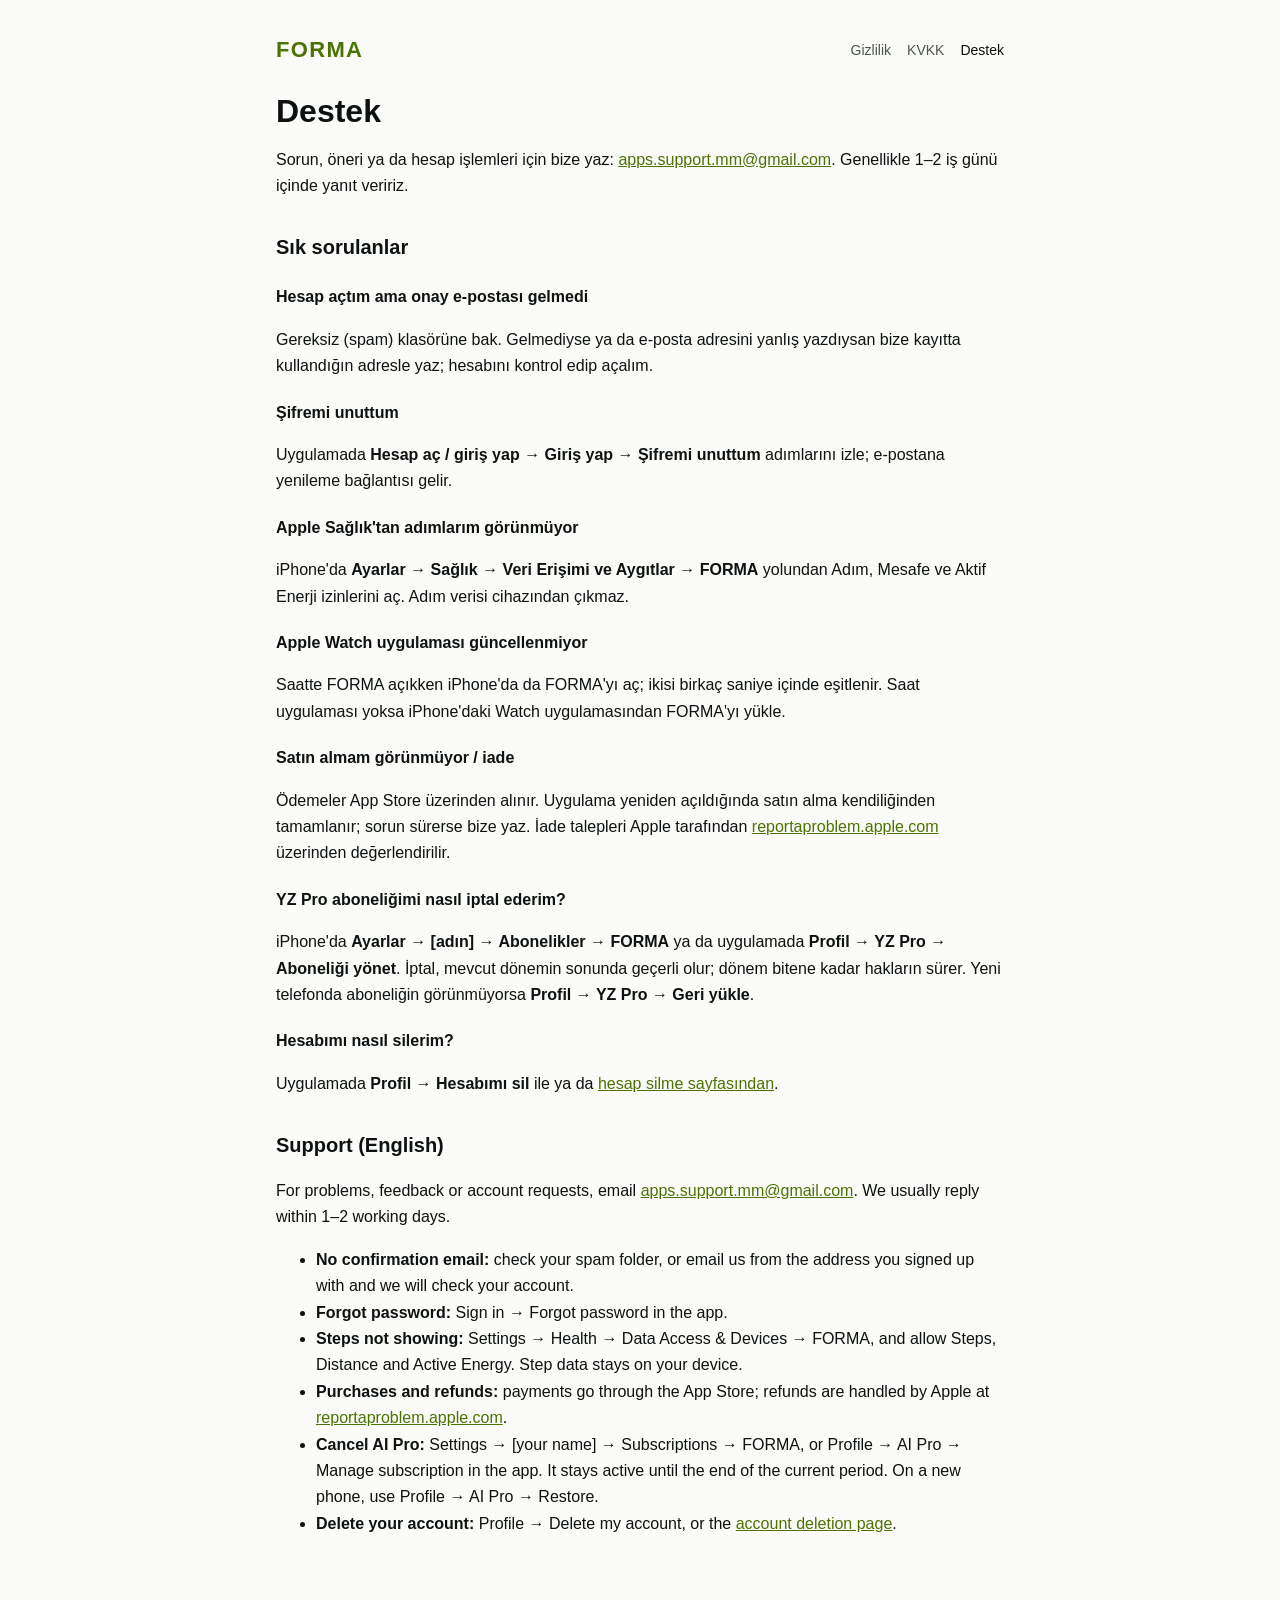
==== destek/index.html @ e8434cc5 "Site güncellemesi (41005b0)" ====
<!doctype html>
<html lang="tr">
<head>
<meta charset="utf-8">
<meta name="viewport" content="width=device-width, initial-scale=1">
<title>Destek · FORMA</title>
<meta name="description" content="FORMA destek: iletişim, sık sorulanlar ve hesap işlemleri. FORMA support: contact and FAQ.">
<link rel="stylesheet" href="../style.css">
<link rel="icon" href="../favicon.svg" type="image/svg+xml">
<link rel="icon" href="../favicon.png" type="image/png">
<link rel="apple-touch-icon" href="../apple-touch-icon.png">
</head>
<body>
<main>
<header>
  <a class="brand" href="../">FORMA</a>
  <nav><a href="../gizlilik/">Gizlilik</a><a href="../kvkk/">KVKK</a><a href="./" aria-current="page">Destek</a></nav>
</header>

<h1>Destek</h1>
<p>Sorun, öneri ya da hesap işlemleri için bize yaz: <a href="mailto:apps.support.mm@gmail.com">apps.support.mm@gmail.com</a>. Genellikle 1–2 iş günü içinde yanıt veririz.</p>

<h2>Sık sorulanlar</h2>
<h3>Hesap açtım ama onay e-postası gelmedi</h3>
<p>Gereksiz (spam) klasörüne bak. Gelmediyse ya da e-posta adresini yanlış yazdıysan bize kayıtta kullandığın adresle yaz; hesabını kontrol edip açalım.</p>
<h3>Şifremi unuttum</h3>
<p>Uygulamada <strong>Hesap aç / giriş yap → Giriş yap → Şifremi unuttum</strong> adımlarını izle; e-postana yenileme bağlantısı gelir.</p>
<h3>Apple Sağlık'tan adımlarım görünmüyor</h3>
<p>iPhone'da <strong>Ayarlar → Sağlık → Veri Erişimi ve Aygıtlar → FORMA</strong> yolundan Adım, Mesafe ve Aktif Enerji izinlerini aç. Adım verisi cihazından çıkmaz.</p>
<h3>Apple Watch uygulaması güncellenmiyor</h3>
<p>Saatte FORMA açıkken iPhone'da da FORMA'yı aç; ikisi birkaç saniye içinde eşitlenir. Saat uygulaması yoksa iPhone'daki Watch uygulamasından FORMA'yı yükle.</p>
<h3>Satın almam görünmüyor / iade</h3>
<p>Ödemeler App Store üzerinden alınır. Uygulama yeniden açıldığında satın alma kendiliğinden tamamlanır; sorun sürerse bize yaz. İade talepleri Apple tarafından <a href="https://reportaproblem.apple.com">reportaproblem.apple.com</a> üzerinden değerlendirilir.</p>
<h3>YZ Pro aboneliğimi nasıl iptal ederim?</h3>
<p>iPhone'da <strong>Ayarlar → [adın] → Abonelikler → FORMA</strong> ya da uygulamada <strong>Profil → YZ Pro → Aboneliği yönet</strong>. İptal, mevcut dönemin sonunda geçerli olur; dönem bitene kadar hakların sürer. Yeni telefonda aboneliğin görünmüyorsa <strong>Profil → YZ Pro → Geri yükle</strong>.</p>
<h3>Hesabımı nasıl silerim?</h3>
<p>Uygulamada <strong>Profil → Hesabımı sil</strong> ile ya da <a href="../hesap-silme/">hesap silme sayfasından</a>.</p>

<h2 lang="en">Support (English)</h2>
<p lang="en">For problems, feedback or account requests, email <a href="mailto:apps.support.mm@gmail.com">apps.support.mm@gmail.com</a>. We usually reply within 1–2 working days.</p>
<ul lang="en">
  <li><strong>No confirmation email:</strong> check your spam folder, or email us from the address you signed up with and we will check your account.</li>
  <li><strong>Forgot password:</strong> Sign in → Forgot password in the app.</li>
  <li><strong>Steps not showing:</strong> Settings → Health → Data Access &amp; Devices → FORMA, and allow Steps, Distance and Active Energy. Step data stays on your device.</li>
  <li><strong>Purchases and refunds:</strong> payments go through the App Store; refunds are handled by Apple at <a href="https://reportaproblem.apple.com">reportaproblem.apple.com</a>.</li>
  <li><strong>Cancel AI Pro:</strong> Settings → [your name] → Subscriptions → FORMA, or Profile → AI Pro → Manage subscription in the app. It stays active until the end of the current period. On a new phone, use Profile → AI Pro → Restore.</li>
  <li><strong>Delete your account:</strong> Profile → Delete my account, or the <a href="../hesap-silme/">account deletion page</a>.</li>
</ul>
</main>
</body>
</html>
---- style.css ----
:root {
  --bg: #0a0c0b;
  --surface: #121614;
  --line: #262d29;
  --text: #f2f6ef;
  --text2: #a6b0a9;
  --volt: #c8ff2e;
  --pulse: #ff7a90;
  color-scheme: dark;
}
@media (prefers-color-scheme: light) {
  :root { --bg: #fbfcf9; --surface: #ffffff; --line: #dfe5df; --text: #0d110f; --text2: #4c5650; --volt: #4a7300; --pulse: #c0233f; color-scheme: light; }
}
* { box-sizing: border-box; }
body {
  margin: 0; background: var(--bg); color: var(--text);
  font: 16px/1.65 -apple-system, BlinkMacSystemFont, 'Segoe UI', Roboto, 'Helvetica Neue', Arial, sans-serif;
}
main { max-width: 760px; margin: 0 auto; padding: 32px 16px 64px; }
header { display: flex; justify-content: space-between; align-items: center; gap: 12px; flex-wrap: wrap; margin-bottom: 24px; }
.brand { font-weight: 900; letter-spacing: .06em; color: var(--volt); text-decoration: none; font-size: 22px; }
nav a { color: var(--text2); text-decoration: none; margin-left: 16px; font-size: 14px; }
nav a:hover, nav a[aria-current] { color: var(--text); }
h1 { font-size: 32px; line-height: 1.2; margin: 8px 0 4px; }
h2 { font-size: 20px; margin: 32px 0 8px; }
h3 { font-size: 16px; margin: 20px 0 6px; }
p, li { color: var(--text); }
.muted { color: var(--text2); font-size: 14px; }
.note { border: 1px solid var(--line); background: var(--surface); border-radius: 14px; padding: 12px 16px; color: var(--text2); font-size: 14px; }
table { width: 100%; border-collapse: collapse; font-size: 14px; display: block; overflow-x: auto; }
th, td { text-align: left; vertical-align: top; padding: 8px 10px; border-bottom: 1px solid var(--line); }
th { color: var(--text2); font-weight: 600; }
a { color: var(--volt); }
form { display: grid; gap: 12px; max-width: 420px; }
label { display: grid; gap: 6px; font-size: 14px; color: var(--text2); }
input { height: 46px; border-radius: 12px; border: 1px solid var(--line); background: var(--surface); color: var(--text); padding: 0 14px; font-size: 16px; }
button { height: 48px; border: 0; border-radius: 14px; font-weight: 700; font-size: 16px; cursor: pointer; background: var(--volt); color: #0a0c0b; }
button.danger { background: var(--pulse); }
button:disabled { opacity: .45; cursor: not-allowed; }
.msg { min-height: 22px; font-size: 14px; }
.err { color: var(--pulse); }
footer { margin-top: 48px; color: var(--text2); font-size: 13px; }
.cta { display: inline-flex; align-items: center; justify-content: center; min-height: 48px; padding: 0 22px; border-radius: 14px; font-weight: 700; text-decoration: none; background: var(--volt); color: #0a0c0b; }
.msg.err { color: var(--pulse); }
[hidden] { display: none !important; }
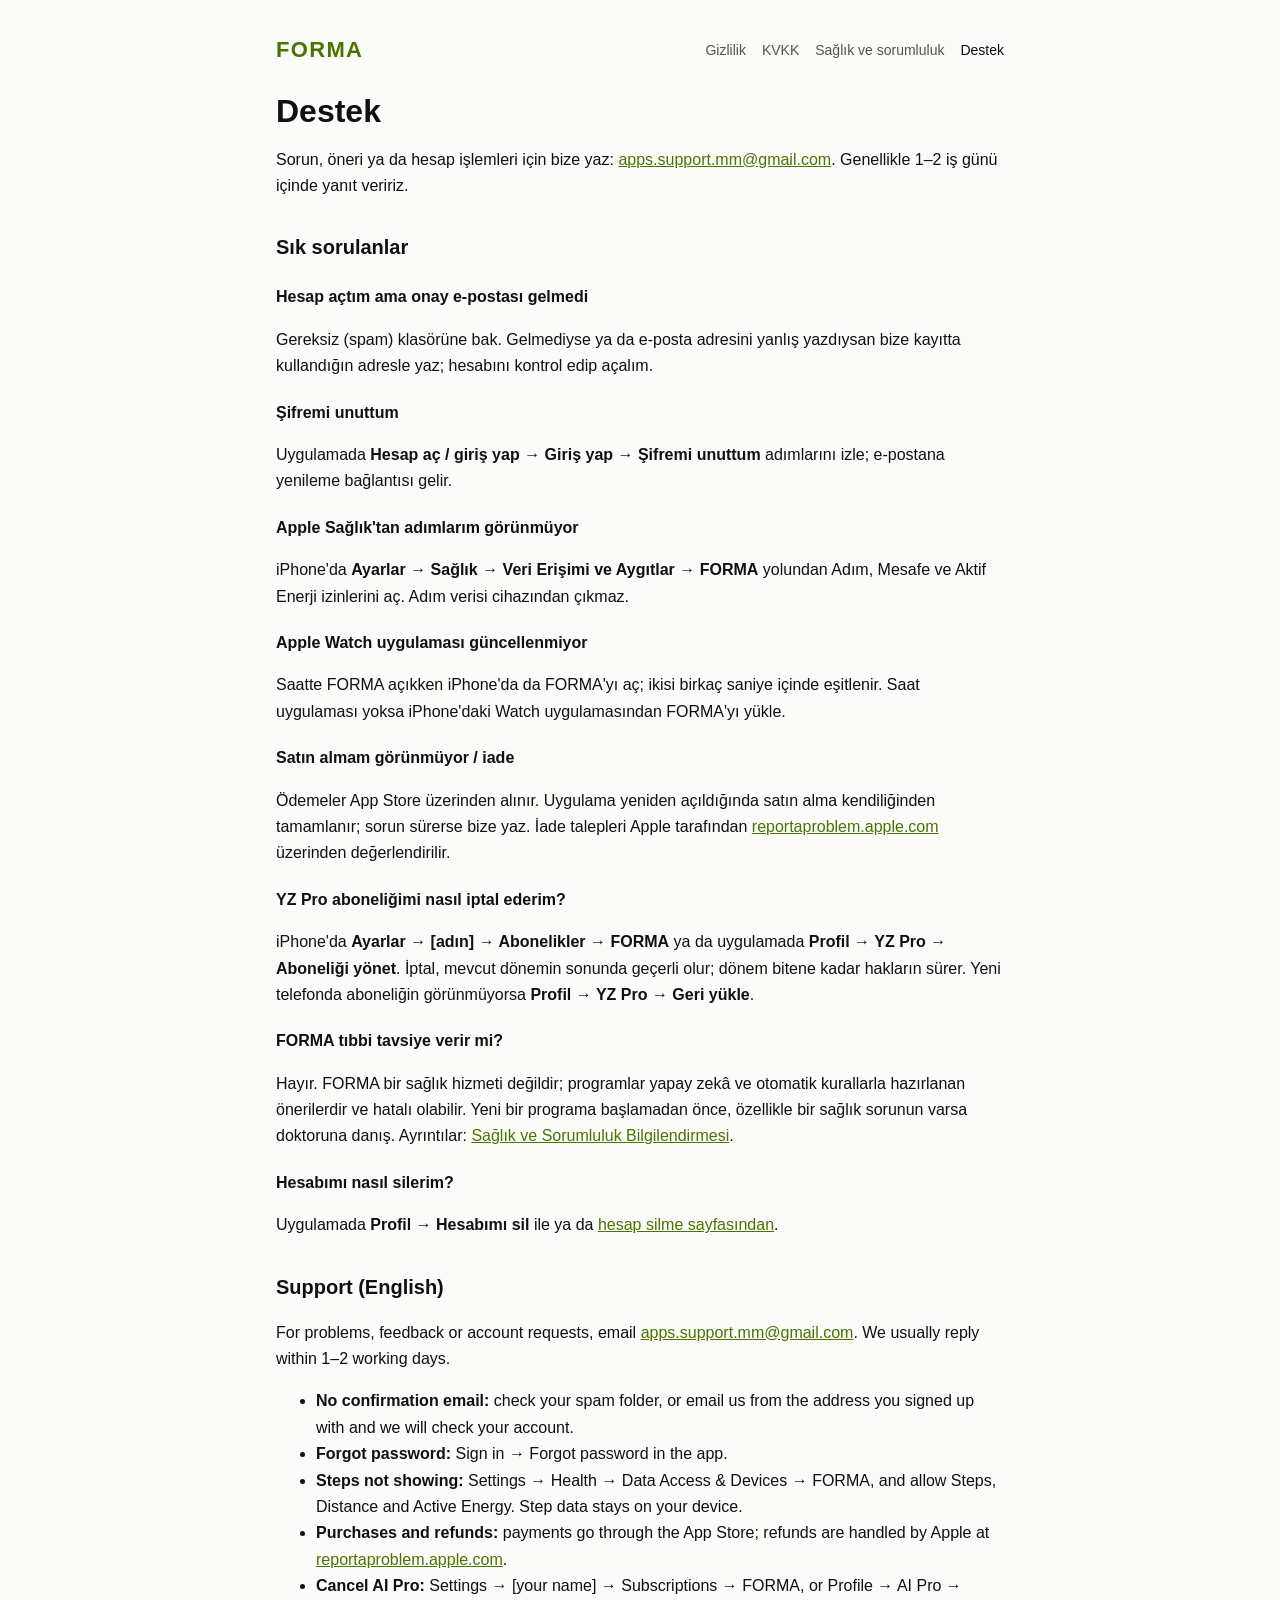
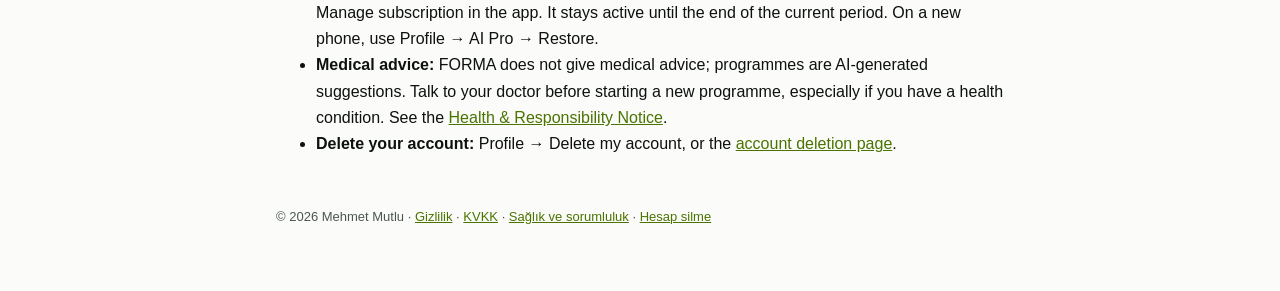
==== commit 8a3304cb: "Site güncellemesi (0916d9e)" ====
--- a/destek/index.html
+++ b/destek/index.html
@@ -14,7 +14,7 @@
 <main>
 <header>
   <a class="brand" href="../">FORMA</a>
-  <nav><a href="../gizlilik/">Gizlilik</a><a href="../kvkk/">KVKK</a><a href="./" aria-current="page">Destek</a></nav>
+  <nav><a href="../gizlilik/">Gizlilik</a><a href="../kvkk/">KVKK</a><a href="../sorumluluk/">Sağlık ve sorumluluk</a><a href="./" aria-current="page">Destek</a></nav>
 </header>
 
 <h1>Destek</h1>
@@ -33,6 +33,8 @@
 <p>Ödemeler App Store üzerinden alınır. Uygulama yeniden açıldığında satın alma kendiliğinden tamamlanır; sorun sürerse bize yaz. İade talepleri Apple tarafından <a href="https://reportaproblem.apple.com">reportaproblem.apple.com</a> üzerinden değerlendirilir.</p>
 <h3>YZ Pro aboneliğimi nasıl iptal ederim?</h3>
 <p>iPhone'da <strong>Ayarlar → [adın] → Abonelikler → FORMA</strong> ya da uygulamada <strong>Profil → YZ Pro → Aboneliği yönet</strong>. İptal, mevcut dönemin sonunda geçerli olur; dönem bitene kadar hakların sürer. Yeni telefonda aboneliğin görünmüyorsa <strong>Profil → YZ Pro → Geri yükle</strong>.</p>
+<h3>FORMA tıbbi tavsiye verir mi?</h3>
+<p>Hayır. FORMA bir sağlık hizmeti değildir; programlar yapay zekâ ve otomatik kurallarla hazırlanan önerilerdir ve hatalı olabilir. Yeni bir programa başlamadan önce, özellikle bir sağlık sorunun varsa doktoruna danış. Ayrıntılar: <a href="../sorumluluk/">Sağlık ve Sorumluluk Bilgilendirmesi</a>.</p>
 <h3>Hesabımı nasıl silerim?</h3>
 <p>Uygulamada <strong>Profil → Hesabımı sil</strong> ile ya da <a href="../hesap-silme/">hesap silme sayfasından</a>.</p>
 
@@ -44,8 +46,10 @@
   <li><strong>Steps not showing:</strong> Settings → Health → Data Access &amp; Devices → FORMA, and allow Steps, Distance and Active Energy. Step data stays on your device.</li>
   <li><strong>Purchases and refunds:</strong> payments go through the App Store; refunds are handled by Apple at <a href="https://reportaproblem.apple.com">reportaproblem.apple.com</a>.</li>
   <li><strong>Cancel AI Pro:</strong> Settings → [your name] → Subscriptions → FORMA, or Profile → AI Pro → Manage subscription in the app. It stays active until the end of the current period. On a new phone, use Profile → AI Pro → Restore.</li>
+  <li><strong>Medical advice:</strong> FORMA does not give medical advice; programmes are AI-generated suggestions. Talk to your doctor before starting a new programme, especially if you have a health condition. See the <a href="../sorumluluk/#english">Health &amp; Responsibility Notice</a>.</li>
   <li><strong>Delete your account:</strong> Profile → Delete my account, or the <a href="../hesap-silme/">account deletion page</a>.</li>
 </ul>
+<footer>© 2026 Mehmet Mutlu · <a href="../gizlilik/">Gizlilik</a> · <a href="../kvkk/">KVKK</a> · <a href="../sorumluluk/">Sağlık ve sorumluluk</a> · <a href="../hesap-silme/">Hesap silme</a></footer>
 </main>
 </body>
 </html>
--- a/style.css
+++ b/style.css
@@ -19,7 +19,8 @@
 main { max-width: 760px; margin: 0 auto; padding: 32px 16px 64px; }
 header { display: flex; justify-content: space-between; align-items: center; gap: 12px; flex-wrap: wrap; margin-bottom: 24px; }
 .brand { font-weight: 900; letter-spacing: .06em; color: var(--volt); text-decoration: none; font-size: 22px; }
-nav a { color: var(--text2); text-decoration: none; margin-left: 16px; font-size: 14px; }
+nav { display: flex; flex-wrap: wrap; gap: 4px 16px; }
+nav a { color: var(--text2); text-decoration: none; font-size: 14px; }
 nav a:hover, nav a[aria-current] { color: var(--text); }
 h1 { font-size: 32px; line-height: 1.2; margin: 8px 0 4px; }
 h2 { font-size: 20px; margin: 32px 0 8px; }
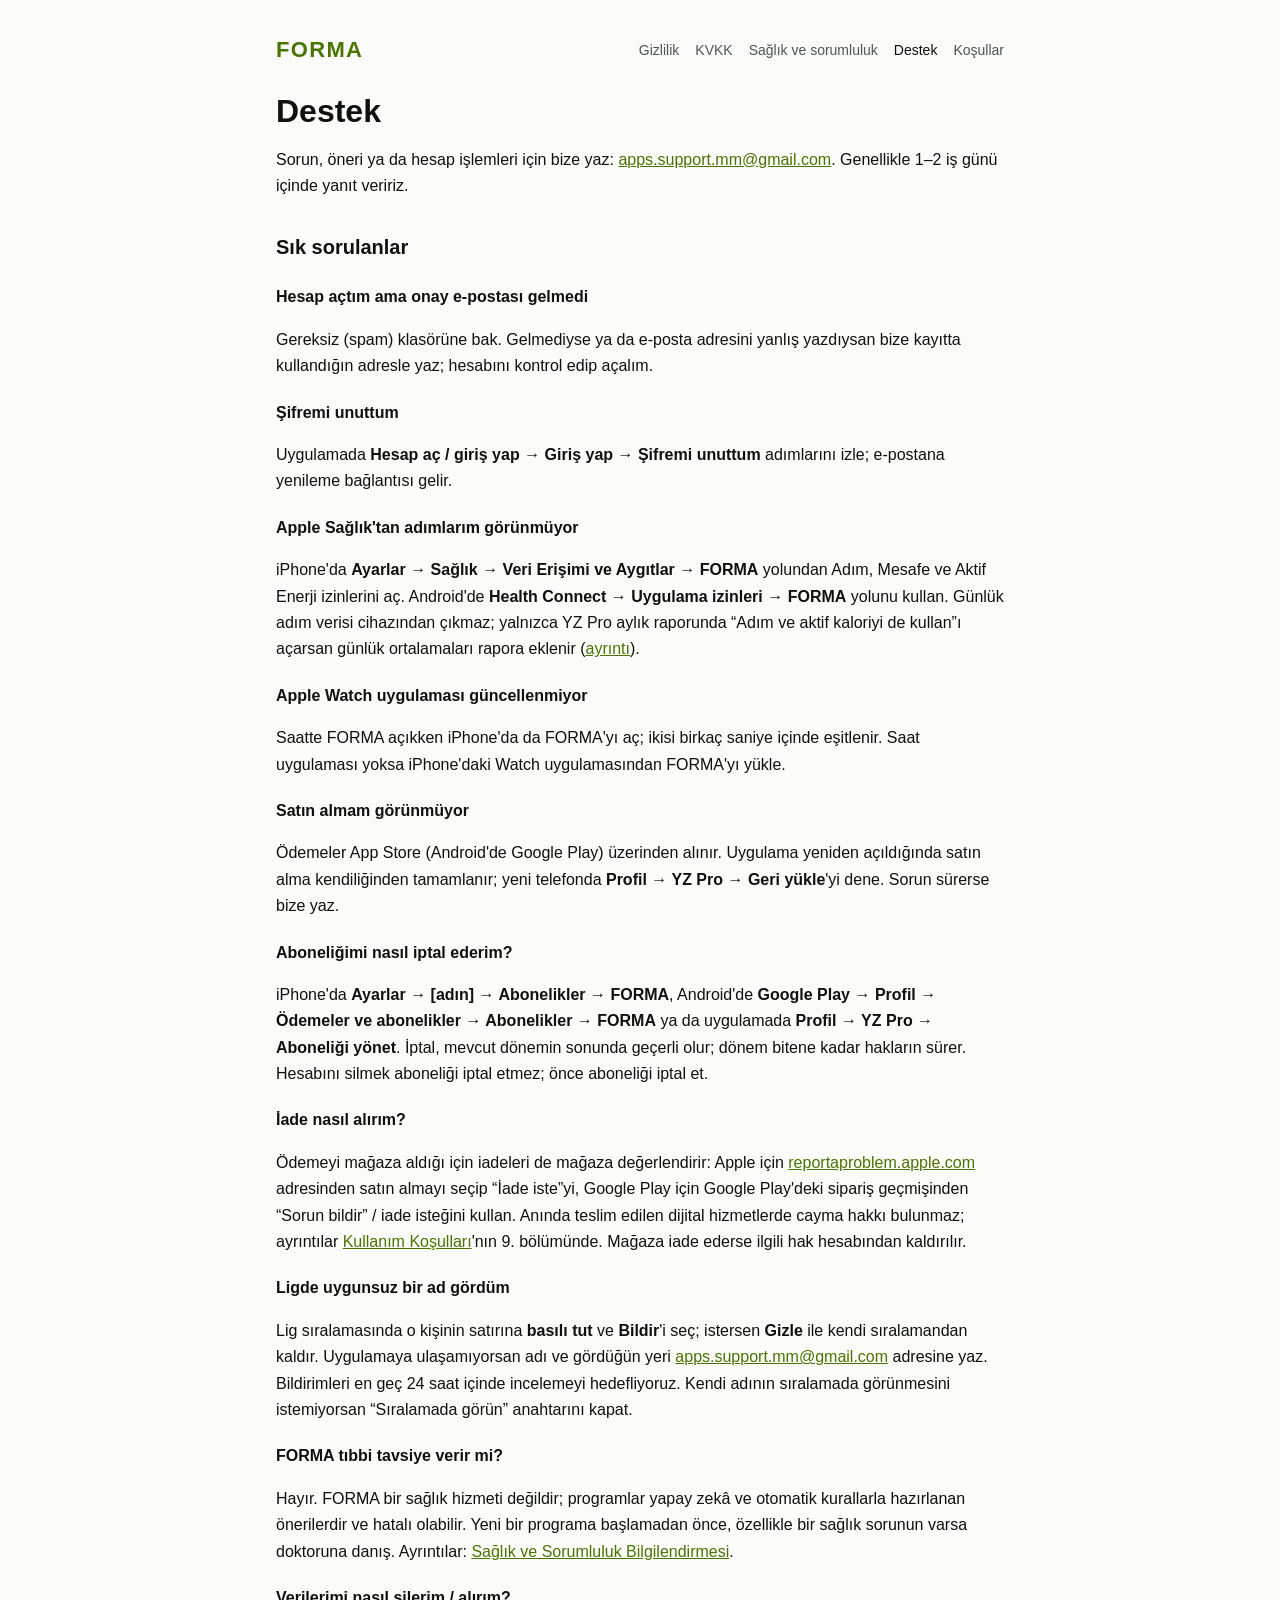
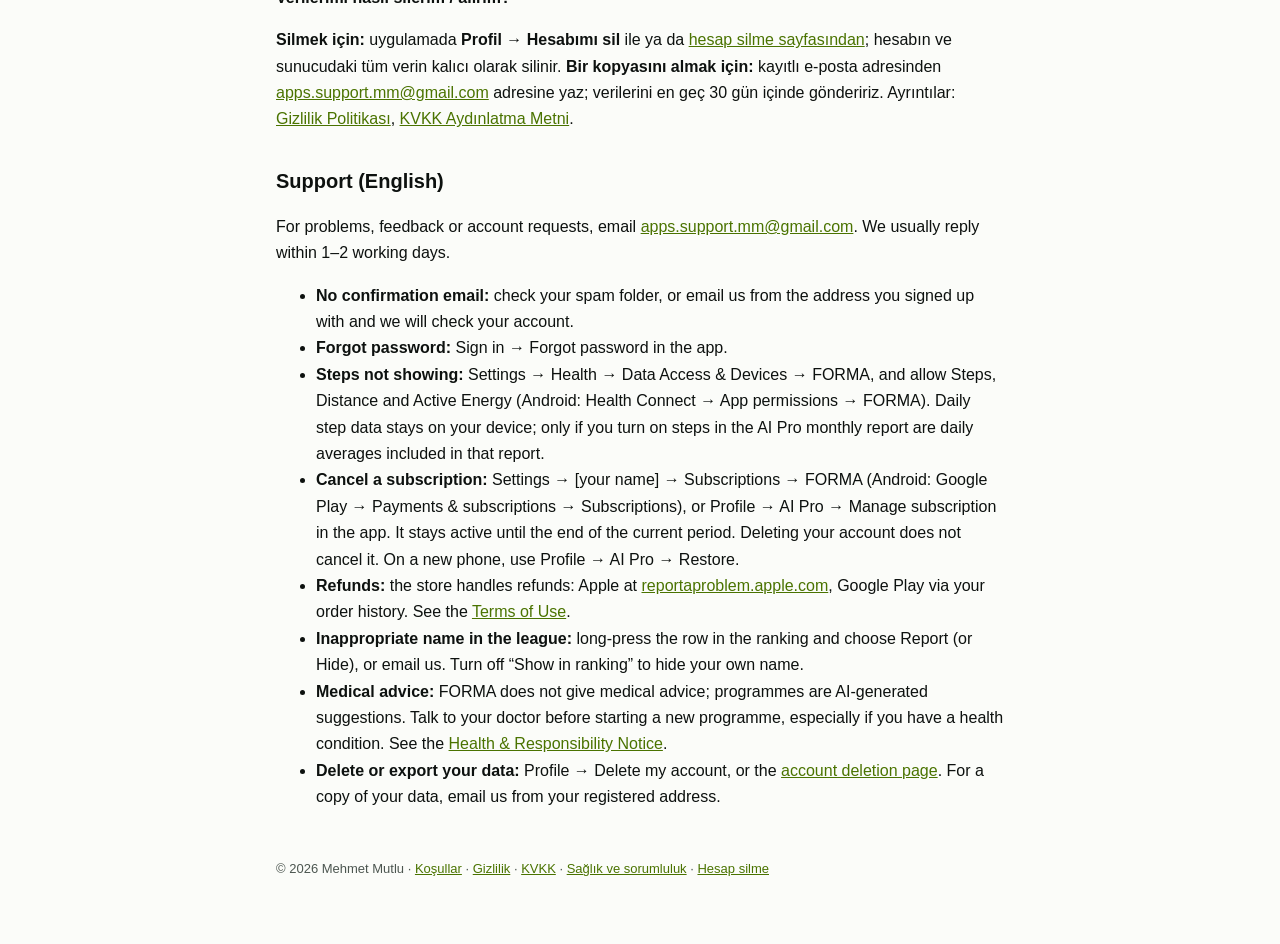
==== commit f793efea: "Site güncellemesi (7a1db89)" ====
--- a/destek/index.html
+++ b/destek/index.html
@@ -14,7 +14,7 @@
 <main>
 <header>
   <a class="brand" href="../">FORMA</a>
-  <nav><a href="../gizlilik/">Gizlilik</a><a href="../kvkk/">KVKK</a><a href="../sorumluluk/">Sağlık ve sorumluluk</a><a href="./" aria-current="page">Destek</a></nav>
+  <nav><a href="../gizlilik/">Gizlilik</a><a href="../kvkk/">KVKK</a><a href="../sorumluluk/">Sağlık ve sorumluluk</a><a href="./" aria-current="page">Destek</a><a href="../kosullar/">Koşullar</a></nav>
 </header>
 
 <h1>Destek</h1>
@@ -26,30 +26,35 @@
 <h3>Şifremi unuttum</h3>
 <p>Uygulamada <strong>Hesap aç / giriş yap → Giriş yap → Şifremi unuttum</strong> adımlarını izle; e-postana yenileme bağlantısı gelir.</p>
 <h3>Apple Sağlık'tan adımlarım görünmüyor</h3>
-<p>iPhone'da <strong>Ayarlar → Sağlık → Veri Erişimi ve Aygıtlar → FORMA</strong> yolundan Adım, Mesafe ve Aktif Enerji izinlerini aç. Adım verisi cihazından çıkmaz.</p>
+<p>iPhone'da <strong>Ayarlar → Sağlık → Veri Erişimi ve Aygıtlar → FORMA</strong> yolundan Adım, Mesafe ve Aktif Enerji izinlerini aç. Android'de <strong>Health Connect → Uygulama izinleri → FORMA</strong> yolunu kullan. Günlük adım verisi cihazından çıkmaz; yalnızca YZ Pro aylık raporunda “Adım ve aktif kaloriyi de kullan”ı açarsan günlük ortalamaları rapora eklenir (<a href="../gizlilik/#apple-saglik">ayrıntı</a>).</p>
 <h3>Apple Watch uygulaması güncellenmiyor</h3>
 <p>Saatte FORMA açıkken iPhone'da da FORMA'yı aç; ikisi birkaç saniye içinde eşitlenir. Saat uygulaması yoksa iPhone'daki Watch uygulamasından FORMA'yı yükle.</p>
-<h3>Satın almam görünmüyor / iade</h3>
-<p>Ödemeler App Store üzerinden alınır. Uygulama yeniden açıldığında satın alma kendiliğinden tamamlanır; sorun sürerse bize yaz. İade talepleri Apple tarafından <a href="https://reportaproblem.apple.com">reportaproblem.apple.com</a> üzerinden değerlendirilir.</p>
-<h3>YZ Pro aboneliğimi nasıl iptal ederim?</h3>
-<p>iPhone'da <strong>Ayarlar → [adın] → Abonelikler → FORMA</strong> ya da uygulamada <strong>Profil → YZ Pro → Aboneliği yönet</strong>. İptal, mevcut dönemin sonunda geçerli olur; dönem bitene kadar hakların sürer. Yeni telefonda aboneliğin görünmüyorsa <strong>Profil → YZ Pro → Geri yükle</strong>.</p>
+<h3>Satın almam görünmüyor</h3>
+<p>Ödemeler App Store (Android'de Google Play) üzerinden alınır. Uygulama yeniden açıldığında satın alma kendiliğinden tamamlanır; yeni telefonda <strong>Profil → YZ Pro → Geri yükle</strong>'yi dene. Sorun sürerse bize yaz.</p>
+<h3>Aboneliğimi nasıl iptal ederim?</h3>
+<p>iPhone'da <strong>Ayarlar → [adın] → Abonelikler → FORMA</strong>, Android'de <strong>Google Play → Profil → Ödemeler ve abonelikler → Abonelikler → FORMA</strong> ya da uygulamada <strong>Profil → YZ Pro → Aboneliği yönet</strong>. İptal, mevcut dönemin sonunda geçerli olur; dönem bitene kadar hakların sürer. Hesabını silmek aboneliği iptal etmez; önce aboneliği iptal et.</p>
+<h3>İade nasıl alırım?</h3>
+<p>Ödemeyi mağaza aldığı için iadeleri de mağaza değerlendirir: Apple için <a href="https://reportaproblem.apple.com">reportaproblem.apple.com</a> adresinden satın almayı seçip “İade iste”yi, Google Play için Google Play'deki sipariş geçmişinden “Sorun bildir” / iade isteğini kullan. Anında teslim edilen dijital hizmetlerde cayma hakkı bulunmaz; ayrıntılar <a href="../kosullar/">Kullanım Koşulları</a>'nın 9. bölümünde. Mağaza iade ederse ilgili hak hesabından kaldırılır.</p>
+<h3>Ligde uygunsuz bir ad gördüm</h3>
+<p>Lig sıralamasında o kişinin satırına <strong>basılı tut</strong> ve <strong>Bildir</strong>'i seç; istersen <strong>Gizle</strong> ile kendi sıralamandan kaldır. Uygulamaya ulaşamıyorsan adı ve gördüğün yeri <a href="mailto:apps.support.mm@gmail.com">apps.support.mm@gmail.com</a> adresine yaz. Bildirimleri en geç 24 saat içinde incelemeyi hedefliyoruz. Kendi adının sıralamada görünmesini istemiyorsan “Sıralamada görün” anahtarını kapat.</p>
 <h3>FORMA tıbbi tavsiye verir mi?</h3>
 <p>Hayır. FORMA bir sağlık hizmeti değildir; programlar yapay zekâ ve otomatik kurallarla hazırlanan önerilerdir ve hatalı olabilir. Yeni bir programa başlamadan önce, özellikle bir sağlık sorunun varsa doktoruna danış. Ayrıntılar: <a href="../sorumluluk/">Sağlık ve Sorumluluk Bilgilendirmesi</a>.</p>
-<h3>Hesabımı nasıl silerim?</h3>
-<p>Uygulamada <strong>Profil → Hesabımı sil</strong> ile ya da <a href="../hesap-silme/">hesap silme sayfasından</a>.</p>
+<h3>Verilerimi nasıl silerim / alırım?</h3>
+<p><strong>Silmek için:</strong> uygulamada <strong>Profil → Hesabımı sil</strong> ile ya da <a href="../hesap-silme/">hesap silme sayfasından</a>; hesabın ve sunucudaki tüm verin kalıcı olarak silinir. <strong>Bir kopyasını almak için:</strong> kayıtlı e-posta adresinden <a href="mailto:apps.support.mm@gmail.com">apps.support.mm@gmail.com</a> adresine yaz; verilerini en geç 30 gün içinde göndeririz. Ayrıntılar: <a href="../gizlilik/">Gizlilik Politikası</a>, <a href="../kvkk/">KVKK Aydınlatma Metni</a>.</p>
 
 <h2 lang="en">Support (English)</h2>
 <p lang="en">For problems, feedback or account requests, email <a href="mailto:apps.support.mm@gmail.com">apps.support.mm@gmail.com</a>. We usually reply within 1–2 working days.</p>
 <ul lang="en">
   <li><strong>No confirmation email:</strong> check your spam folder, or email us from the address you signed up with and we will check your account.</li>
   <li><strong>Forgot password:</strong> Sign in → Forgot password in the app.</li>
-  <li><strong>Steps not showing:</strong> Settings → Health → Data Access &amp; Devices → FORMA, and allow Steps, Distance and Active Energy. Step data stays on your device.</li>
-  <li><strong>Purchases and refunds:</strong> payments go through the App Store; refunds are handled by Apple at <a href="https://reportaproblem.apple.com">reportaproblem.apple.com</a>.</li>
-  <li><strong>Cancel AI Pro:</strong> Settings → [your name] → Subscriptions → FORMA, or Profile → AI Pro → Manage subscription in the app. It stays active until the end of the current period. On a new phone, use Profile → AI Pro → Restore.</li>
+  <li><strong>Steps not showing:</strong> Settings → Health → Data Access &amp; Devices → FORMA, and allow Steps, Distance and Active Energy (Android: Health Connect → App permissions → FORMA). Daily step data stays on your device; only if you turn on steps in the AI Pro monthly report are daily averages included in that report.</li>
+  <li><strong>Cancel a subscription:</strong> Settings → [your name] → Subscriptions → FORMA (Android: Google Play → Payments &amp; subscriptions → Subscriptions), or Profile → AI Pro → Manage subscription in the app. It stays active until the end of the current period. Deleting your account does not cancel it. On a new phone, use Profile → AI Pro → Restore.</li>
+  <li><strong>Refunds:</strong> the store handles refunds: Apple at <a href="https://reportaproblem.apple.com">reportaproblem.apple.com</a>, Google Play via your order history. See the <a href="../kosullar/#english">Terms of Use</a>.</li>
+  <li><strong>Inappropriate name in the league:</strong> long-press the row in the ranking and choose Report (or Hide), or email us. Turn off “Show in ranking” to hide your own name.</li>
   <li><strong>Medical advice:</strong> FORMA does not give medical advice; programmes are AI-generated suggestions. Talk to your doctor before starting a new programme, especially if you have a health condition. See the <a href="../sorumluluk/#english">Health &amp; Responsibility Notice</a>.</li>
-  <li><strong>Delete your account:</strong> Profile → Delete my account, or the <a href="../hesap-silme/">account deletion page</a>.</li>
+  <li><strong>Delete or export your data:</strong> Profile → Delete my account, or the <a href="../hesap-silme/">account deletion page</a>. For a copy of your data, email us from your registered address.</li>
 </ul>
-<footer>© 2026 Mehmet Mutlu · <a href="../gizlilik/">Gizlilik</a> · <a href="../kvkk/">KVKK</a> · <a href="../sorumluluk/">Sağlık ve sorumluluk</a> · <a href="../hesap-silme/">Hesap silme</a></footer>
+<footer>© 2026 Mehmet Mutlu · <a href="../kosullar/">Koşullar</a> · <a href="../gizlilik/">Gizlilik</a> · <a href="../kvkk/">KVKK</a> · <a href="../sorumluluk/">Sağlık ve sorumluluk</a> · <a href="../hesap-silme/">Hesap silme</a></footer>
 </main>
 </body>
 </html>
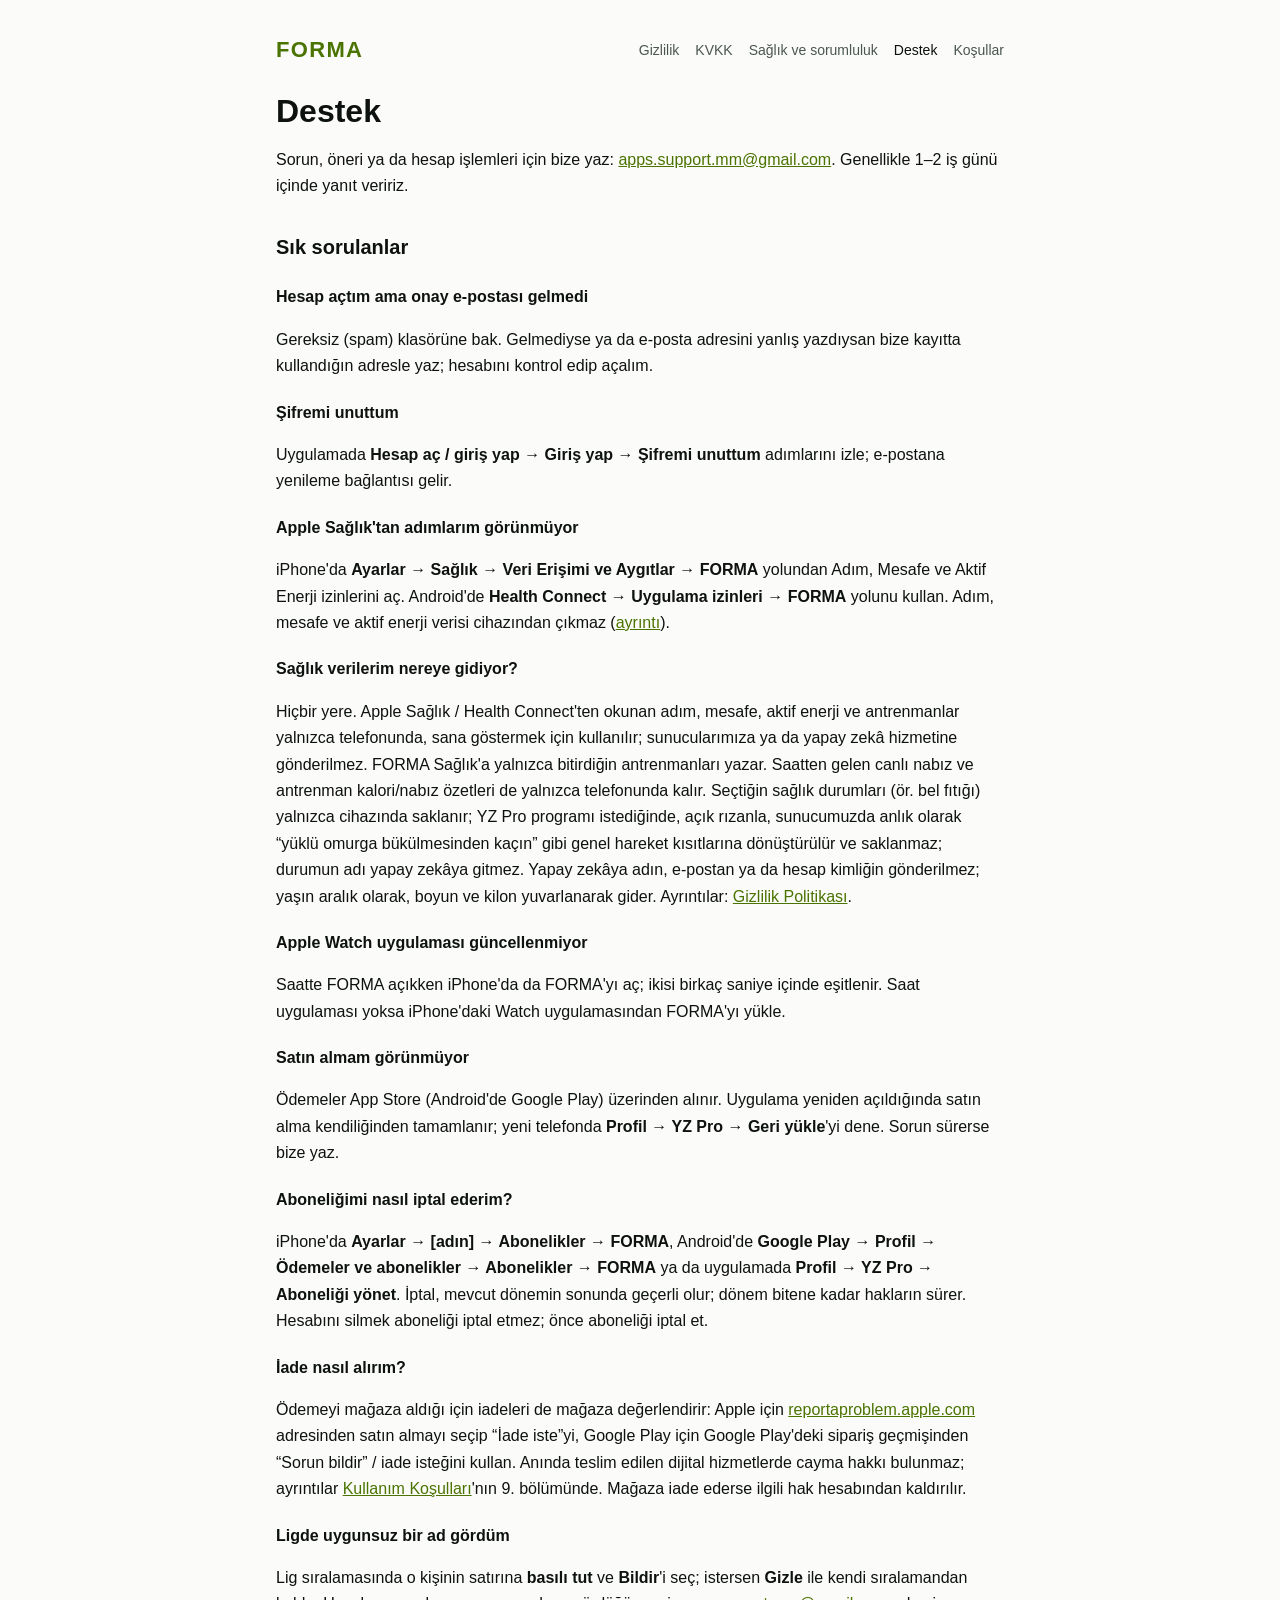
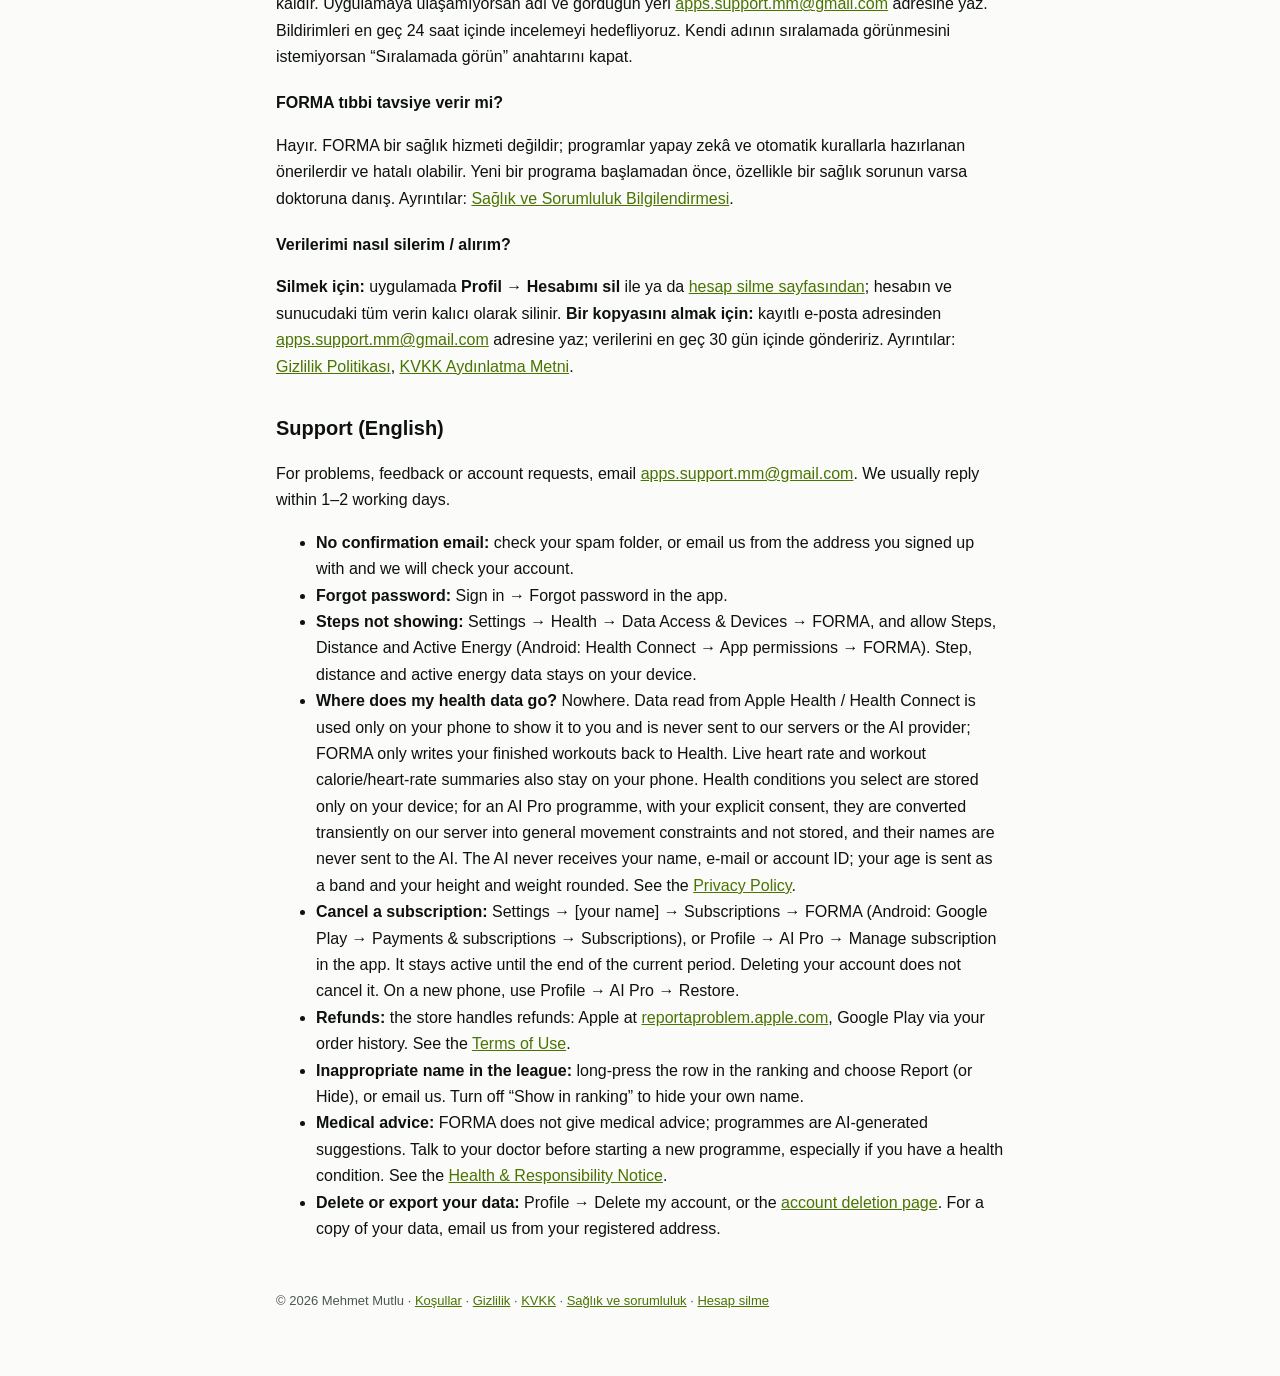
==== commit b4c8e0bb: "Site güncellemesi (987d4b2)" ====
--- a/destek/index.html
+++ b/destek/index.html
@@ -26,7 +26,9 @@
 <h3>Şifremi unuttum</h3>
 <p>Uygulamada <strong>Hesap aç / giriş yap → Giriş yap → Şifremi unuttum</strong> adımlarını izle; e-postana yenileme bağlantısı gelir.</p>
 <h3>Apple Sağlık'tan adımlarım görünmüyor</h3>
-<p>iPhone'da <strong>Ayarlar → Sağlık → Veri Erişimi ve Aygıtlar → FORMA</strong> yolundan Adım, Mesafe ve Aktif Enerji izinlerini aç. Android'de <strong>Health Connect → Uygulama izinleri → FORMA</strong> yolunu kullan. Günlük adım verisi cihazından çıkmaz; yalnızca YZ Pro aylık raporunda “Adım ve aktif kaloriyi de kullan”ı açarsan günlük ortalamaları rapora eklenir (<a href="../gizlilik/#apple-saglik">ayrıntı</a>).</p>
+<p>iPhone'da <strong>Ayarlar → Sağlık → Veri Erişimi ve Aygıtlar → FORMA</strong> yolundan Adım, Mesafe ve Aktif Enerji izinlerini aç. Android'de <strong>Health Connect → Uygulama izinleri → FORMA</strong> yolunu kullan. Adım, mesafe ve aktif enerji verisi cihazından çıkmaz (<a href="../gizlilik/#apple-saglik">ayrıntı</a>).</p>
+<h3>Sağlık verilerim nereye gidiyor?</h3>
+<p>Hiçbir yere. Apple Sağlık / Health Connect'ten okunan adım, mesafe, aktif enerji ve antrenmanlar yalnızca telefonunda, sana göstermek için kullanılır; sunucularımıza ya da yapay zekâ hizmetine gönderilmez. FORMA Sağlık'a yalnızca bitirdiğin antrenmanları yazar. Saatten gelen canlı nabız ve antrenman kalori/nabız özetleri de yalnızca telefonunda kalır. Seçtiğin sağlık durumları (ör. bel fıtığı) yalnızca cihazında saklanır; YZ Pro programı istediğinde, açık rızanla, sunucumuzda anlık olarak “yüklü omurga bükülmesinden kaçın” gibi genel hareket kısıtlarına dönüştürülür ve saklanmaz; durumun adı yapay zekâya gitmez. Yapay zekâya adın, e-postan ya da hesap kimliğin gönderilmez; yaşın aralık olarak, boyun ve kilon yuvarlanarak gider. Ayrıntılar: <a href="../gizlilik/#apple-saglik">Gizlilik Politikası</a>.</p>
 <h3>Apple Watch uygulaması güncellenmiyor</h3>
 <p>Saatte FORMA açıkken iPhone'da da FORMA'yı aç; ikisi birkaç saniye içinde eşitlenir. Saat uygulaması yoksa iPhone'daki Watch uygulamasından FORMA'yı yükle.</p>
 <h3>Satın almam görünmüyor</h3>
@@ -47,7 +49,8 @@
 <ul lang="en">
   <li><strong>No confirmation email:</strong> check your spam folder, or email us from the address you signed up with and we will check your account.</li>
   <li><strong>Forgot password:</strong> Sign in → Forgot password in the app.</li>
-  <li><strong>Steps not showing:</strong> Settings → Health → Data Access &amp; Devices → FORMA, and allow Steps, Distance and Active Energy (Android: Health Connect → App permissions → FORMA). Daily step data stays on your device; only if you turn on steps in the AI Pro monthly report are daily averages included in that report.</li>
+  <li><strong>Steps not showing:</strong> Settings → Health → Data Access &amp; Devices → FORMA, and allow Steps, Distance and Active Energy (Android: Health Connect → App permissions → FORMA). Step, distance and active energy data stays on your device.</li>
+  <li><strong>Where does my health data go?</strong> Nowhere. Data read from Apple Health / Health Connect is used only on your phone to show it to you and is never sent to our servers or the AI provider; FORMA only writes your finished workouts back to Health. Live heart rate and workout calorie/heart-rate summaries also stay on your phone. Health conditions you select are stored only on your device; for an AI Pro programme, with your explicit consent, they are converted transiently on our server into general movement constraints and not stored, and their names are never sent to the AI. The AI never receives your name, e-mail or account ID; your age is sent as a band and your height and weight rounded. See the <a href="../gizlilik/#apple-saglik">Privacy Policy</a>.</li>
   <li><strong>Cancel a subscription:</strong> Settings → [your name] → Subscriptions → FORMA (Android: Google Play → Payments &amp; subscriptions → Subscriptions), or Profile → AI Pro → Manage subscription in the app. It stays active until the end of the current period. Deleting your account does not cancel it. On a new phone, use Profile → AI Pro → Restore.</li>
   <li><strong>Refunds:</strong> the store handles refunds: Apple at <a href="https://reportaproblem.apple.com">reportaproblem.apple.com</a>, Google Play via your order history. See the <a href="../kosullar/#english">Terms of Use</a>.</li>
   <li><strong>Inappropriate name in the league:</strong> long-press the row in the ranking and choose Report (or Hide), or email us. Turn off “Show in ranking” to hide your own name.</li>
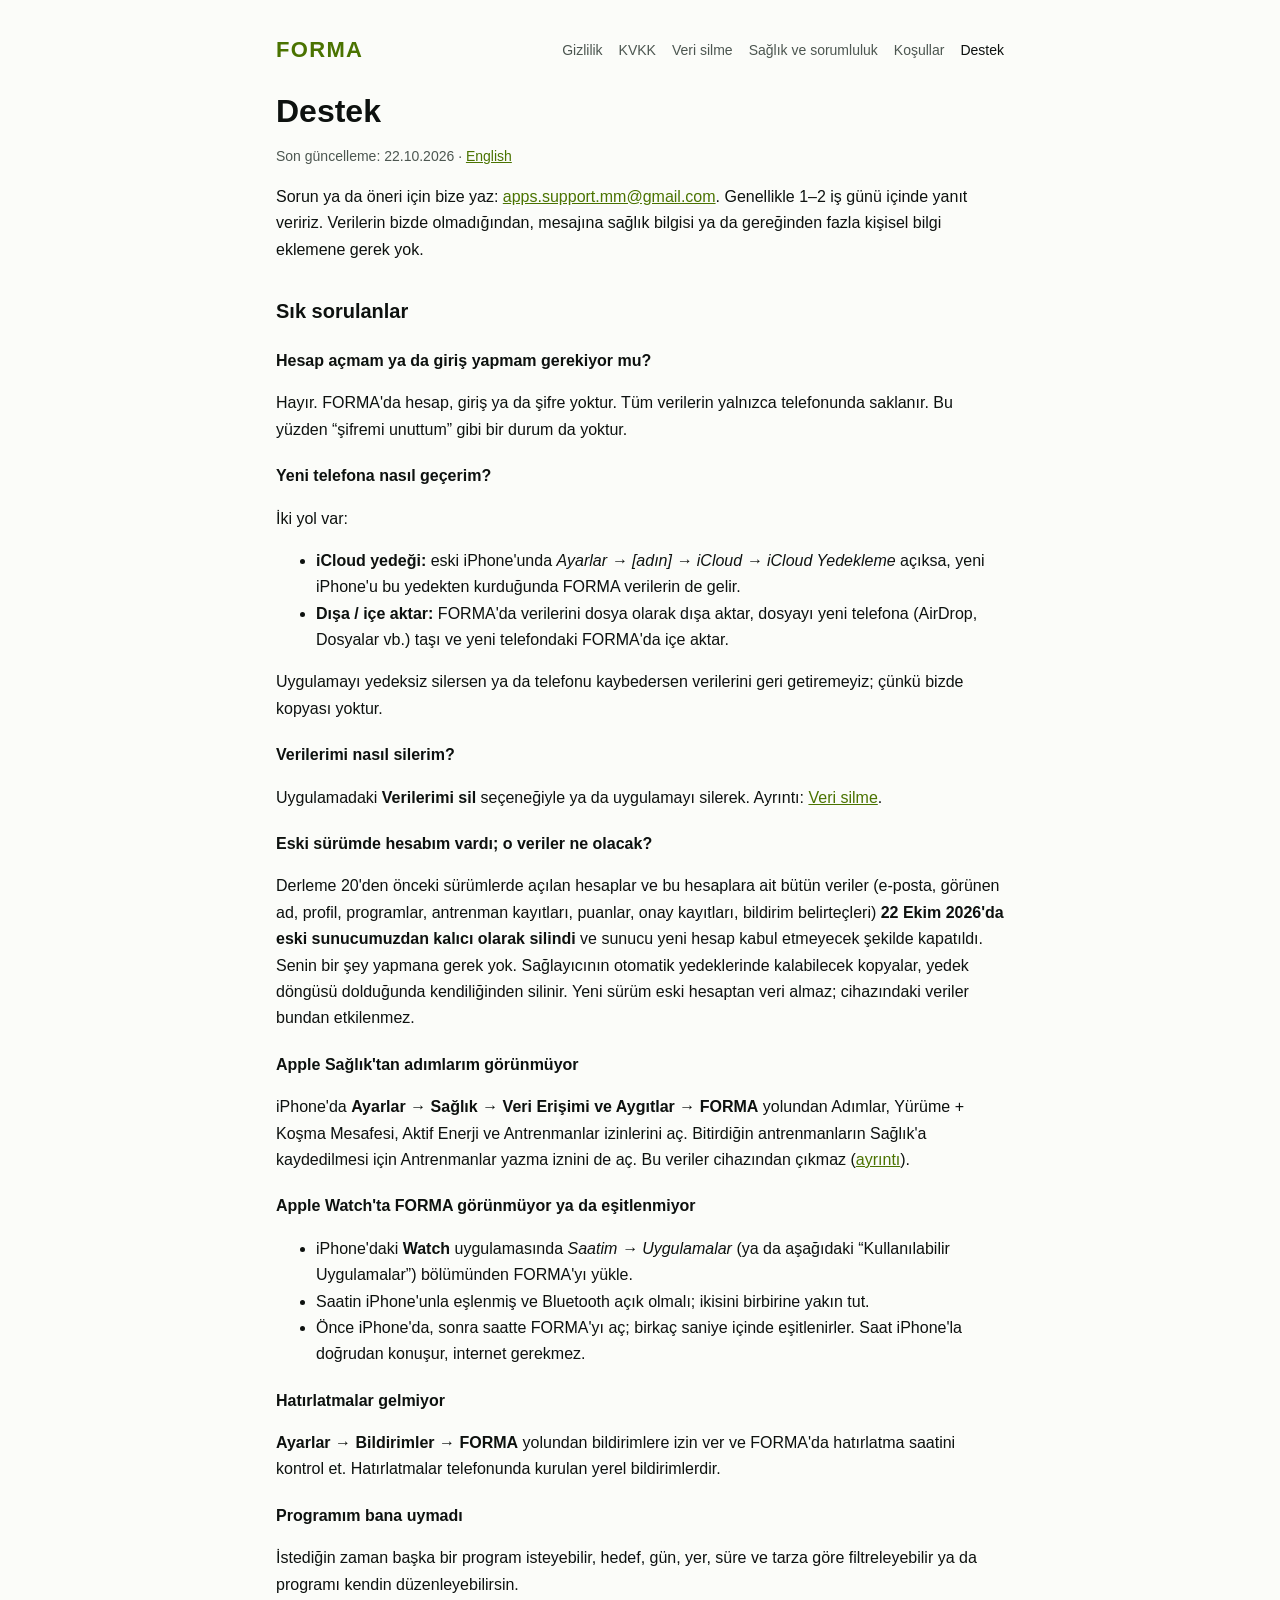
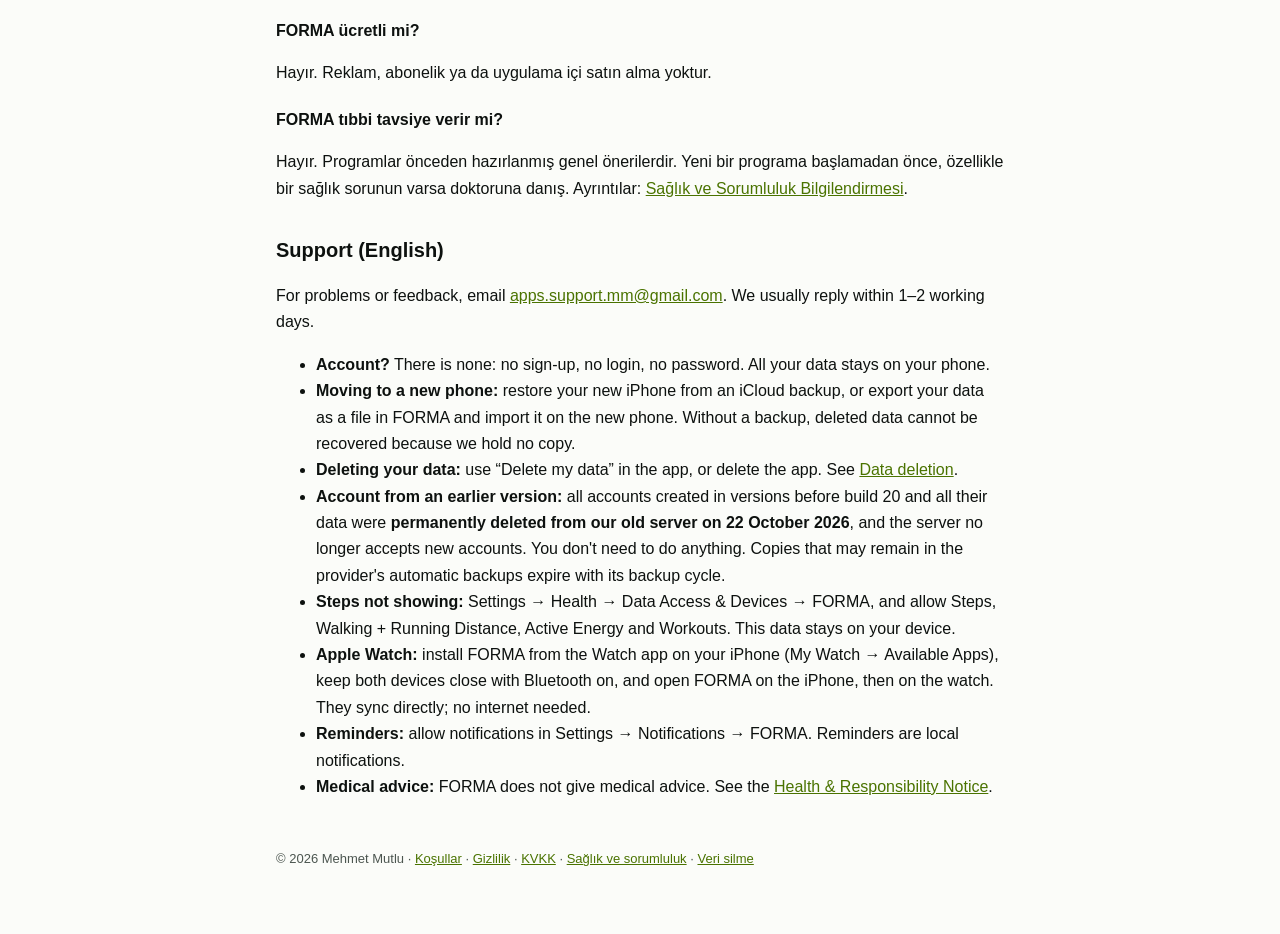
==== commit 0cf01fbc: "Site güncellemesi: apps/site-local (172bfc1)" ====
--- a/destek/index.html
+++ b/destek/index.html
@@ -4,7 +4,7 @@
 <meta charset="utf-8">
 <meta name="viewport" content="width=device-width, initial-scale=1">
 <title>Destek · FORMA</title>
-<meta name="description" content="FORMA destek: iletişim, sık sorulanlar ve hesap işlemleri. FORMA support: contact and FAQ.">
+<meta name="description" content="FORMA destek: iletişim ve sık sorulanlar. FORMA support: contact and FAQ.">
 <link rel="stylesheet" href="../style.css">
 <link rel="icon" href="../favicon.svg" type="image/svg+xml">
 <link rel="icon" href="../favicon.png" type="image/png">
@@ -14,50 +14,70 @@
 <main>
 <header>
   <a class="brand" href="../">FORMA</a>
-  <nav><a href="../gizlilik/">Gizlilik</a><a href="../kvkk/">KVKK</a><a href="../sorumluluk/">Sağlık ve sorumluluk</a><a href="./" aria-current="page">Destek</a><a href="../kosullar/">Koşullar</a></nav>
+  <nav><a href="../gizlilik/">Gizlilik</a><a href="../kvkk/">KVKK</a><a href="../hesap-silme/">Veri silme</a><a href="../sorumluluk/">Sağlık ve sorumluluk</a><a href="../kosullar/">Koşullar</a><a href="./" aria-current="page">Destek</a></nav>
 </header>
 
 <h1>Destek</h1>
-<p>Sorun, öneri ya da hesap işlemleri için bize yaz: <a href="mailto:apps.support.mm@gmail.com">apps.support.mm@gmail.com</a>. Genellikle 1–2 iş günü içinde yanıt veririz.</p>
+<p class="muted">Son güncelleme: 22.10.2026 · <a href="#english">English</a></p>
+<p>Sorun ya da öneri için bize yaz: <a href="mailto:apps.support.mm@gmail.com">apps.support.mm@gmail.com</a>. Genellikle 1–2 iş günü içinde yanıt veririz. Verilerin bizde olmadığından, mesajına sağlık bilgisi ya da gereğinden fazla kişisel bilgi eklemene gerek yok.</p>
 
 <h2>Sık sorulanlar</h2>
-<h3>Hesap açtım ama onay e-postası gelmedi</h3>
-<p>Gereksiz (spam) klasörüne bak. Gelmediyse ya da e-posta adresini yanlış yazdıysan bize kayıtta kullandığın adresle yaz; hesabını kontrol edip açalım.</p>
-<h3>Şifremi unuttum</h3>
-<p>Uygulamada <strong>Hesap aç / giriş yap → Giriş yap → Şifremi unuttum</strong> adımlarını izle; e-postana yenileme bağlantısı gelir.</p>
+
+<h3>Hesap açmam ya da giriş yapmam gerekiyor mu?</h3>
+<p>Hayır. FORMA'da hesap, giriş ya da şifre yoktur. Tüm verilerin yalnızca telefonunda saklanır. Bu yüzden “şifremi unuttum” gibi bir durum da yoktur.</p>
+
+<h3>Yeni telefona nasıl geçerim?</h3>
+<p>İki yol var:</p>
+<ul>
+  <li><strong>iCloud yedeği:</strong> eski iPhone'unda <em>Ayarlar → [adın] → iCloud → iCloud Yedekleme</em> açıksa, yeni iPhone'u bu yedekten kurduğunda FORMA verilerin de gelir.</li>
+  <li><strong>Dışa / içe aktar:</strong> FORMA'da verilerini dosya olarak dışa aktar, dosyayı yeni telefona (AirDrop, Dosyalar vb.) taşı ve yeni telefondaki FORMA'da içe aktar.</li>
+</ul>
+<p>Uygulamayı yedeksiz silersen ya da telefonu kaybedersen verilerini geri getiremeyiz; çünkü bizde kopyası yoktur.</p>
+
+<h3>Verilerimi nasıl silerim?</h3>
+<p>Uygulamadaki <strong>Verilerimi sil</strong> seçeneğiyle ya da uygulamayı silerek. Ayrıntı: <a href="../hesap-silme/">Veri silme</a>.</p>
+
+<h3>Eski sürümde hesabım vardı; o veriler ne olacak?</h3>
+<p>Derleme 20'den önceki sürümlerde açılan hesaplar ve bu hesaplara ait bütün veriler (e-posta, görünen ad, profil, programlar, antrenman kayıtları, puanlar, onay kayıtları, bildirim belirteçleri) <strong>22 Ekim 2026'da eski sunucumuzdan kalıcı olarak silindi</strong> ve sunucu yeni hesap kabul etmeyecek şekilde kapatıldı. Senin bir şey yapmana gerek yok. Sağlayıcının otomatik yedeklerinde kalabilecek kopyalar, yedek döngüsü dolduğunda kendiliğinden silinir. Yeni sürüm eski hesaptan veri almaz; cihazındaki veriler bundan etkilenmez.</p>
+
 <h3>Apple Sağlık'tan adımlarım görünmüyor</h3>
-<p>iPhone'da <strong>Ayarlar → Sağlık → Veri Erişimi ve Aygıtlar → FORMA</strong> yolundan Adım, Mesafe ve Aktif Enerji izinlerini aç. Android'de <strong>Health Connect → Uygulama izinleri → FORMA</strong> yolunu kullan. Adım, mesafe ve aktif enerji verisi cihazından çıkmaz (<a href="../gizlilik/#apple-saglik">ayrıntı</a>).</p>
-<h3>Sağlık verilerim nereye gidiyor?</h3>
-<p>Hiçbir yere. Apple Sağlık / Health Connect'ten okunan adım, mesafe, aktif enerji ve antrenmanlar yalnızca telefonunda, sana göstermek için kullanılır; sunucularımıza ya da yapay zekâ hizmetine gönderilmez. FORMA Sağlık'a yalnızca bitirdiğin antrenmanları yazar. Saatten gelen canlı nabız ve antrenman kalori/nabız özetleri de yalnızca telefonunda kalır. Seçtiğin sağlık durumları (ör. bel fıtığı) yalnızca cihazında saklanır; YZ Pro programı istediğinde, açık rızanla, sunucumuzda anlık olarak “yüklü omurga bükülmesinden kaçın” gibi genel hareket kısıtlarına dönüştürülür ve saklanmaz; durumun adı yapay zekâya gitmez. Yapay zekâya adın, e-postan ya da hesap kimliğin gönderilmez; yaşın aralık olarak, boyun ve kilon yuvarlanarak gider. Ayrıntılar: <a href="../gizlilik/#apple-saglik">Gizlilik Politikası</a>.</p>
-<h3>Apple Watch uygulaması güncellenmiyor</h3>
-<p>Saatte FORMA açıkken iPhone'da da FORMA'yı aç; ikisi birkaç saniye içinde eşitlenir. Saat uygulaması yoksa iPhone'daki Watch uygulamasından FORMA'yı yükle.</p>
-<h3>Satın almam görünmüyor</h3>
-<p>Ödemeler App Store (Android'de Google Play) üzerinden alınır. Uygulama yeniden açıldığında satın alma kendiliğinden tamamlanır; yeni telefonda <strong>Profil → YZ Pro → Geri yükle</strong>'yi dene. Sorun sürerse bize yaz.</p>
-<h3>Aboneliğimi nasıl iptal ederim?</h3>
-<p>iPhone'da <strong>Ayarlar → [adın] → Abonelikler → FORMA</strong>, Android'de <strong>Google Play → Profil → Ödemeler ve abonelikler → Abonelikler → FORMA</strong> ya da uygulamada <strong>Profil → YZ Pro → Aboneliği yönet</strong>. İptal, mevcut dönemin sonunda geçerli olur; dönem bitene kadar hakların sürer. Hesabını silmek aboneliği iptal etmez; önce aboneliği iptal et.</p>
-<h3>İade nasıl alırım?</h3>
-<p>Ödemeyi mağaza aldığı için iadeleri de mağaza değerlendirir: Apple için <a href="https://reportaproblem.apple.com">reportaproblem.apple.com</a> adresinden satın almayı seçip “İade iste”yi, Google Play için Google Play'deki sipariş geçmişinden “Sorun bildir” / iade isteğini kullan. Anında teslim edilen dijital hizmetlerde cayma hakkı bulunmaz; ayrıntılar <a href="../kosullar/">Kullanım Koşulları</a>'nın 9. bölümünde. Mağaza iade ederse ilgili hak hesabından kaldırılır.</p>
-<h3>Ligde uygunsuz bir ad gördüm</h3>
-<p>Lig sıralamasında o kişinin satırına <strong>basılı tut</strong> ve <strong>Bildir</strong>'i seç; istersen <strong>Gizle</strong> ile kendi sıralamandan kaldır. Uygulamaya ulaşamıyorsan adı ve gördüğün yeri <a href="mailto:apps.support.mm@gmail.com">apps.support.mm@gmail.com</a> adresine yaz. Bildirimleri en geç 24 saat içinde incelemeyi hedefliyoruz. Kendi adının sıralamada görünmesini istemiyorsan “Sıralamada görün” anahtarını kapat.</p>
+<p>iPhone'da <strong>Ayarlar → Sağlık → Veri Erişimi ve Aygıtlar → FORMA</strong> yolundan Adımlar, Yürüme + Koşma Mesafesi, Aktif Enerji ve Antrenmanlar izinlerini aç. Bitirdiğin antrenmanların Sağlık'a kaydedilmesi için Antrenmanlar yazma iznini de aç. Bu veriler cihazından çıkmaz (<a href="../gizlilik/#apple-saglik">ayrıntı</a>).</p>
+
+<h3>Apple Watch'ta FORMA görünmüyor ya da eşitlenmiyor</h3>
+<ul>
+  <li>iPhone'daki <strong>Watch</strong> uygulamasında <em>Saatim → Uygulamalar</em> (ya da aşağıdaki “Kullanılabilir Uygulamalar”) bölümünden FORMA'yı yükle.</li>
+  <li>Saatin iPhone'unla eşlenmiş ve Bluetooth açık olmalı; ikisini birbirine yakın tut.</li>
+  <li>Önce iPhone'da, sonra saatte FORMA'yı aç; birkaç saniye içinde eşitlenirler. Saat iPhone'la doğrudan konuşur, internet gerekmez.</li>
+</ul>
+
+<h3>Hatırlatmalar gelmiyor</h3>
+<p><strong>Ayarlar → Bildirimler → FORMA</strong> yolundan bildirimlere izin ver ve FORMA'da hatırlatma saatini kontrol et. Hatırlatmalar telefonunda kurulan yerel bildirimlerdir.</p>
+
+<h3>Programım bana uymadı</h3>
+<p>İstediğin zaman başka bir program isteyebilir, hedef, gün, yer, süre ve tarza göre filtreleyebilir ya da programı kendin düzenleyebilirsin.</p>
+
+<h3>FORMA ücretli mi?</h3>
+<p>Hayır. Reklam, abonelik ya da uygulama içi satın alma yoktur.</p>
+
 <h3>FORMA tıbbi tavsiye verir mi?</h3>
-<p>Hayır. FORMA bir sağlık hizmeti değildir; programlar yapay zekâ ve otomatik kurallarla hazırlanan önerilerdir ve hatalı olabilir. Yeni bir programa başlamadan önce, özellikle bir sağlık sorunun varsa doktoruna danış. Ayrıntılar: <a href="../sorumluluk/">Sağlık ve Sorumluluk Bilgilendirmesi</a>.</p>
-<h3>Verilerimi nasıl silerim / alırım?</h3>
-<p><strong>Silmek için:</strong> uygulamada <strong>Profil → Hesabımı sil</strong> ile ya da <a href="../hesap-silme/">hesap silme sayfasından</a>; hesabın ve sunucudaki tüm verin kalıcı olarak silinir. <strong>Bir kopyasını almak için:</strong> kayıtlı e-posta adresinden <a href="mailto:apps.support.mm@gmail.com">apps.support.mm@gmail.com</a> adresine yaz; verilerini en geç 30 gün içinde göndeririz. Ayrıntılar: <a href="../gizlilik/">Gizlilik Politikası</a>, <a href="../kvkk/">KVKK Aydınlatma Metni</a>.</p>
+<p>Hayır. Programlar önceden hazırlanmış genel önerilerdir. Yeni bir programa başlamadan önce, özellikle bir sağlık sorunun varsa doktoruna danış. Ayrıntılar: <a href="../sorumluluk/">Sağlık ve Sorumluluk Bilgilendirmesi</a>.</p>
 
-<h2 lang="en">Support (English)</h2>
-<p lang="en">For problems, feedback or account requests, email <a href="mailto:apps.support.mm@gmail.com">apps.support.mm@gmail.com</a>. We usually reply within 1–2 working days.</p>
-<ul lang="en">
-  <li><strong>No confirmation email:</strong> check your spam folder, or email us from the address you signed up with and we will check your account.</li>
-  <li><strong>Forgot password:</strong> Sign in → Forgot password in the app.</li>
-  <li><strong>Steps not showing:</strong> Settings → Health → Data Access &amp; Devices → FORMA, and allow Steps, Distance and Active Energy (Android: Health Connect → App permissions → FORMA). Step, distance and active energy data stays on your device.</li>
-  <li><strong>Where does my health data go?</strong> Nowhere. Data read from Apple Health / Health Connect is used only on your phone to show it to you and is never sent to our servers or the AI provider; FORMA only writes your finished workouts back to Health. Live heart rate and workout calorie/heart-rate summaries also stay on your phone. Health conditions you select are stored only on your device; for an AI Pro programme, with your explicit consent, they are converted transiently on our server into general movement constraints and not stored, and their names are never sent to the AI. The AI never receives your name, e-mail or account ID; your age is sent as a band and your height and weight rounded. See the <a href="../gizlilik/#apple-saglik">Privacy Policy</a>.</li>
-  <li><strong>Cancel a subscription:</strong> Settings → [your name] → Subscriptions → FORMA (Android: Google Play → Payments &amp; subscriptions → Subscriptions), or Profile → AI Pro → Manage subscription in the app. It stays active until the end of the current period. Deleting your account does not cancel it. On a new phone, use Profile → AI Pro → Restore.</li>
-  <li><strong>Refunds:</strong> the store handles refunds: Apple at <a href="https://reportaproblem.apple.com">reportaproblem.apple.com</a>, Google Play via your order history. See the <a href="../kosullar/#english">Terms of Use</a>.</li>
-  <li><strong>Inappropriate name in the league:</strong> long-press the row in the ranking and choose Report (or Hide), or email us. Turn off “Show in ranking” to hide your own name.</li>
-  <li><strong>Medical advice:</strong> FORMA does not give medical advice; programmes are AI-generated suggestions. Talk to your doctor before starting a new programme, especially if you have a health condition. See the <a href="../sorumluluk/#english">Health &amp; Responsibility Notice</a>.</li>
-  <li><strong>Delete or export your data:</strong> Profile → Delete my account, or the <a href="../hesap-silme/">account deletion page</a>. For a copy of your data, email us from your registered address.</li>
+<h2 id="english" lang="en">Support (English)</h2>
+<div lang="en">
+<p>For problems or feedback, email <a href="mailto:apps.support.mm@gmail.com">apps.support.mm@gmail.com</a>. We usually reply within 1–2 working days.</p>
+<ul>
+  <li><strong>Account?</strong> There is none: no sign-up, no login, no password. All your data stays on your phone.</li>
+  <li><strong>Moving to a new phone:</strong> restore your new iPhone from an iCloud backup, or export your data as a file in FORMA and import it on the new phone. Without a backup, deleted data cannot be recovered because we hold no copy.</li>
+  <li><strong>Deleting your data:</strong> use “Delete my data” in the app, or delete the app. See <a href="../hesap-silme/">Data deletion</a>.</li>
+  <li><strong>Account from an earlier version:</strong> all accounts created in versions before build 20 and all their data were <strong>permanently deleted from our old server on 22 October 2026</strong>, and the server no longer accepts new accounts. You don't need to do anything. Copies that may remain in the provider's automatic backups expire with its backup cycle.</li>
+  <li><strong>Steps not showing:</strong> Settings → Health → Data Access &amp; Devices → FORMA, and allow Steps, Walking + Running Distance, Active Energy and Workouts. This data stays on your device.</li>
+  <li><strong>Apple Watch:</strong> install FORMA from the Watch app on your iPhone (My Watch → Available Apps), keep both devices close with Bluetooth on, and open FORMA on the iPhone, then on the watch. They sync directly; no internet needed.</li>
+  <li><strong>Reminders:</strong> allow notifications in Settings → Notifications → FORMA. Reminders are local notifications.</li>
+  <li><strong>Medical advice:</strong> FORMA does not give medical advice. See the <a href="../sorumluluk/#english">Health &amp; Responsibility Notice</a>.</li>
 </ul>
-<footer>© 2026 Mehmet Mutlu · <a href="../kosullar/">Koşullar</a> · <a href="../gizlilik/">Gizlilik</a> · <a href="../kvkk/">KVKK</a> · <a href="../sorumluluk/">Sağlık ve sorumluluk</a> · <a href="../hesap-silme/">Hesap silme</a></footer>
+</div>
+
+<footer>© 2026 Mehmet Mutlu · <a href="../kosullar/">Koşullar</a> · <a href="../gizlilik/">Gizlilik</a> · <a href="../kvkk/">KVKK</a> · <a href="../sorumluluk/">Sağlık ve sorumluluk</a> · <a href="../hesap-silme/">Veri silme</a></footer>
 </main>
 </body>
 </html>
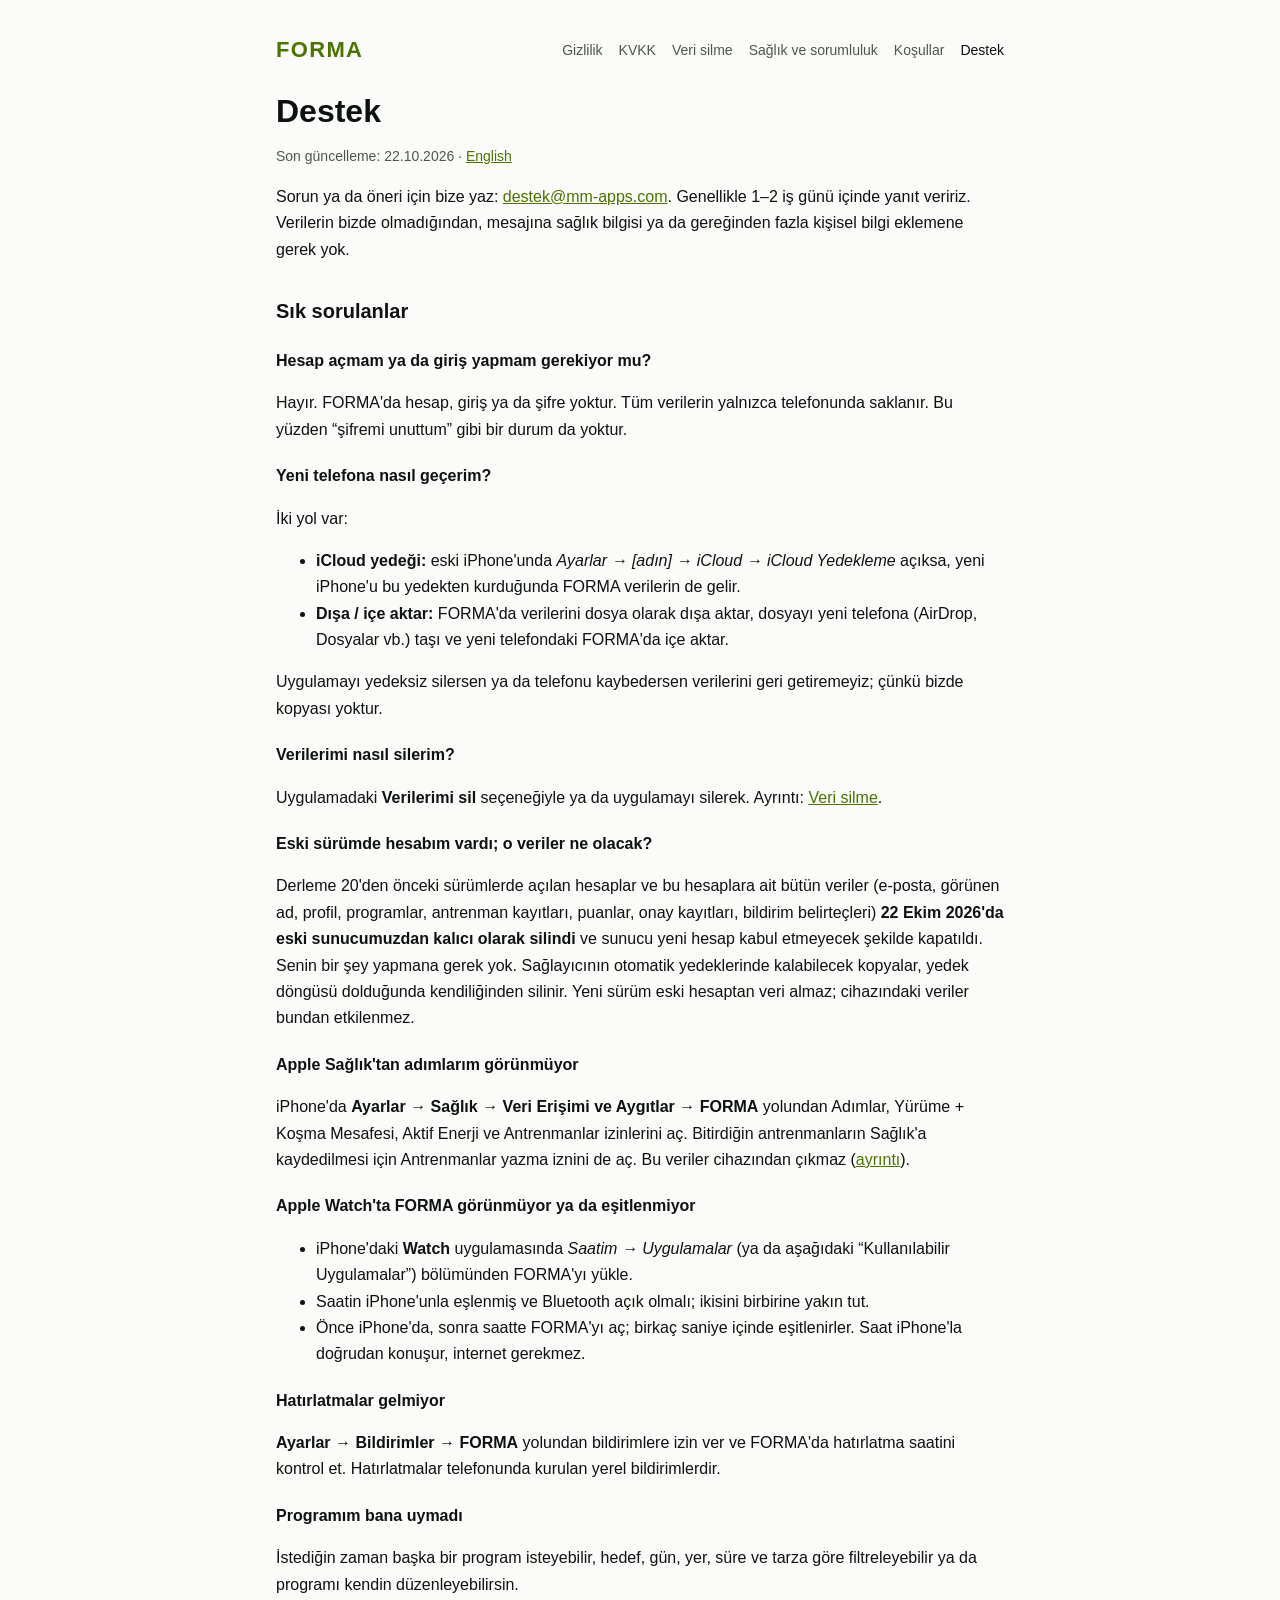
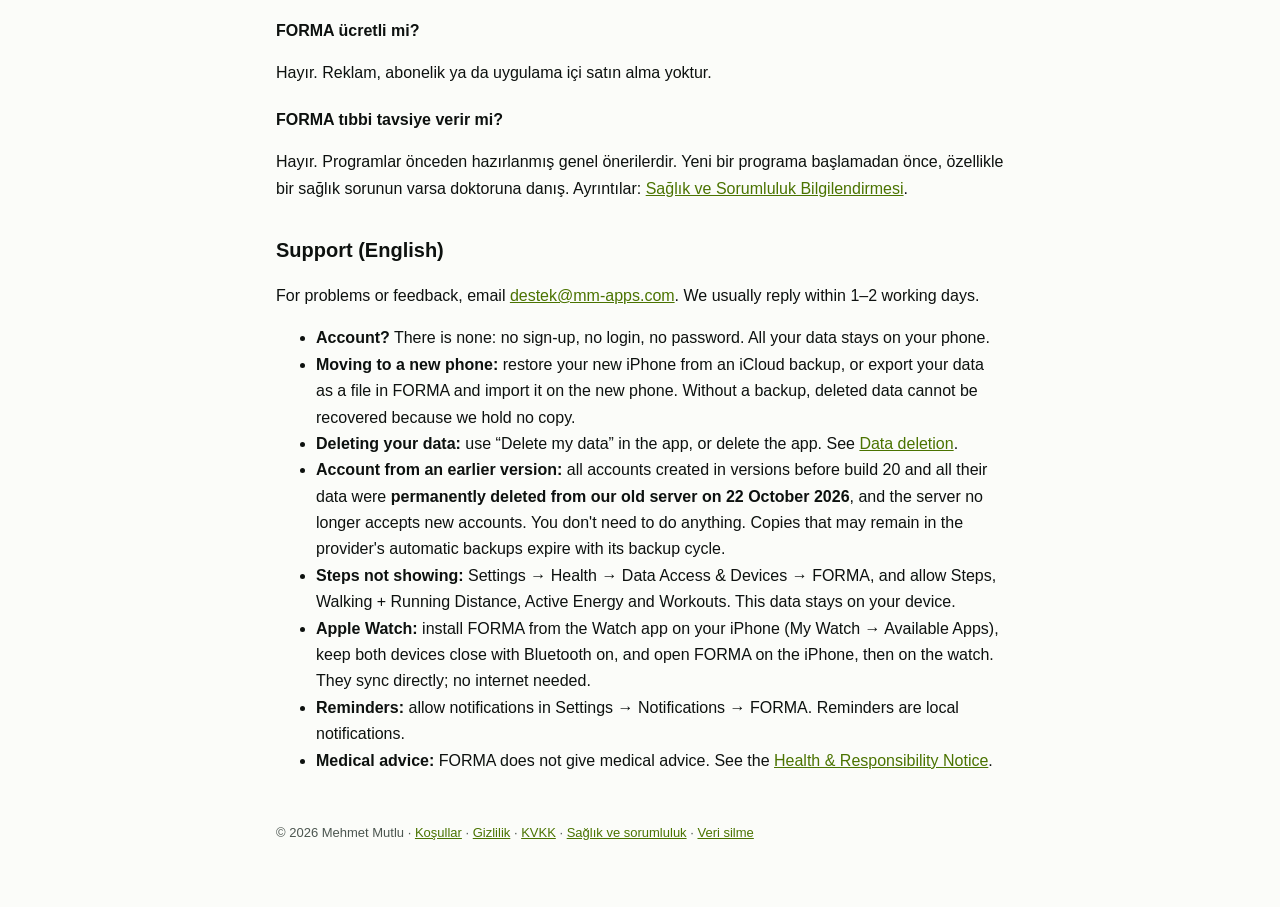
==== commit 8f515f88: "Site güncellemesi: apps/site-local (75ebec0)" ====
--- a/destek/index.html
+++ b/destek/index.html
@@ -19,7 +19,7 @@
 
 <h1>Destek</h1>
 <p class="muted">Son güncelleme: 22.10.2026 · <a href="#english">English</a></p>
-<p>Sorun ya da öneri için bize yaz: <a href="mailto:apps.support.mm@gmail.com">apps.support.mm@gmail.com</a>. Genellikle 1–2 iş günü içinde yanıt veririz. Verilerin bizde olmadığından, mesajına sağlık bilgisi ya da gereğinden fazla kişisel bilgi eklemene gerek yok.</p>
+<p>Sorun ya da öneri için bize yaz: <a href="mailto:destek@mm-apps.com">destek@mm-apps.com</a>. Genellikle 1–2 iş günü içinde yanıt veririz. Verilerin bizde olmadığından, mesajına sağlık bilgisi ya da gereğinden fazla kişisel bilgi eklemene gerek yok.</p>
 
 <h2>Sık sorulanlar</h2>
 
@@ -64,7 +64,7 @@
 
 <h2 id="english" lang="en">Support (English)</h2>
 <div lang="en">
-<p>For problems or feedback, email <a href="mailto:apps.support.mm@gmail.com">apps.support.mm@gmail.com</a>. We usually reply within 1–2 working days.</p>
+<p>For problems or feedback, email <a href="mailto:destek@mm-apps.com">destek@mm-apps.com</a>. We usually reply within 1–2 working days.</p>
 <ul>
   <li><strong>Account?</strong> There is none: no sign-up, no login, no password. All your data stays on your phone.</li>
   <li><strong>Moving to a new phone:</strong> restore your new iPhone from an iCloud backup, or export your data as a file in FORMA and import it on the new phone. Without a backup, deleted data cannot be recovered because we hold no copy.</li>
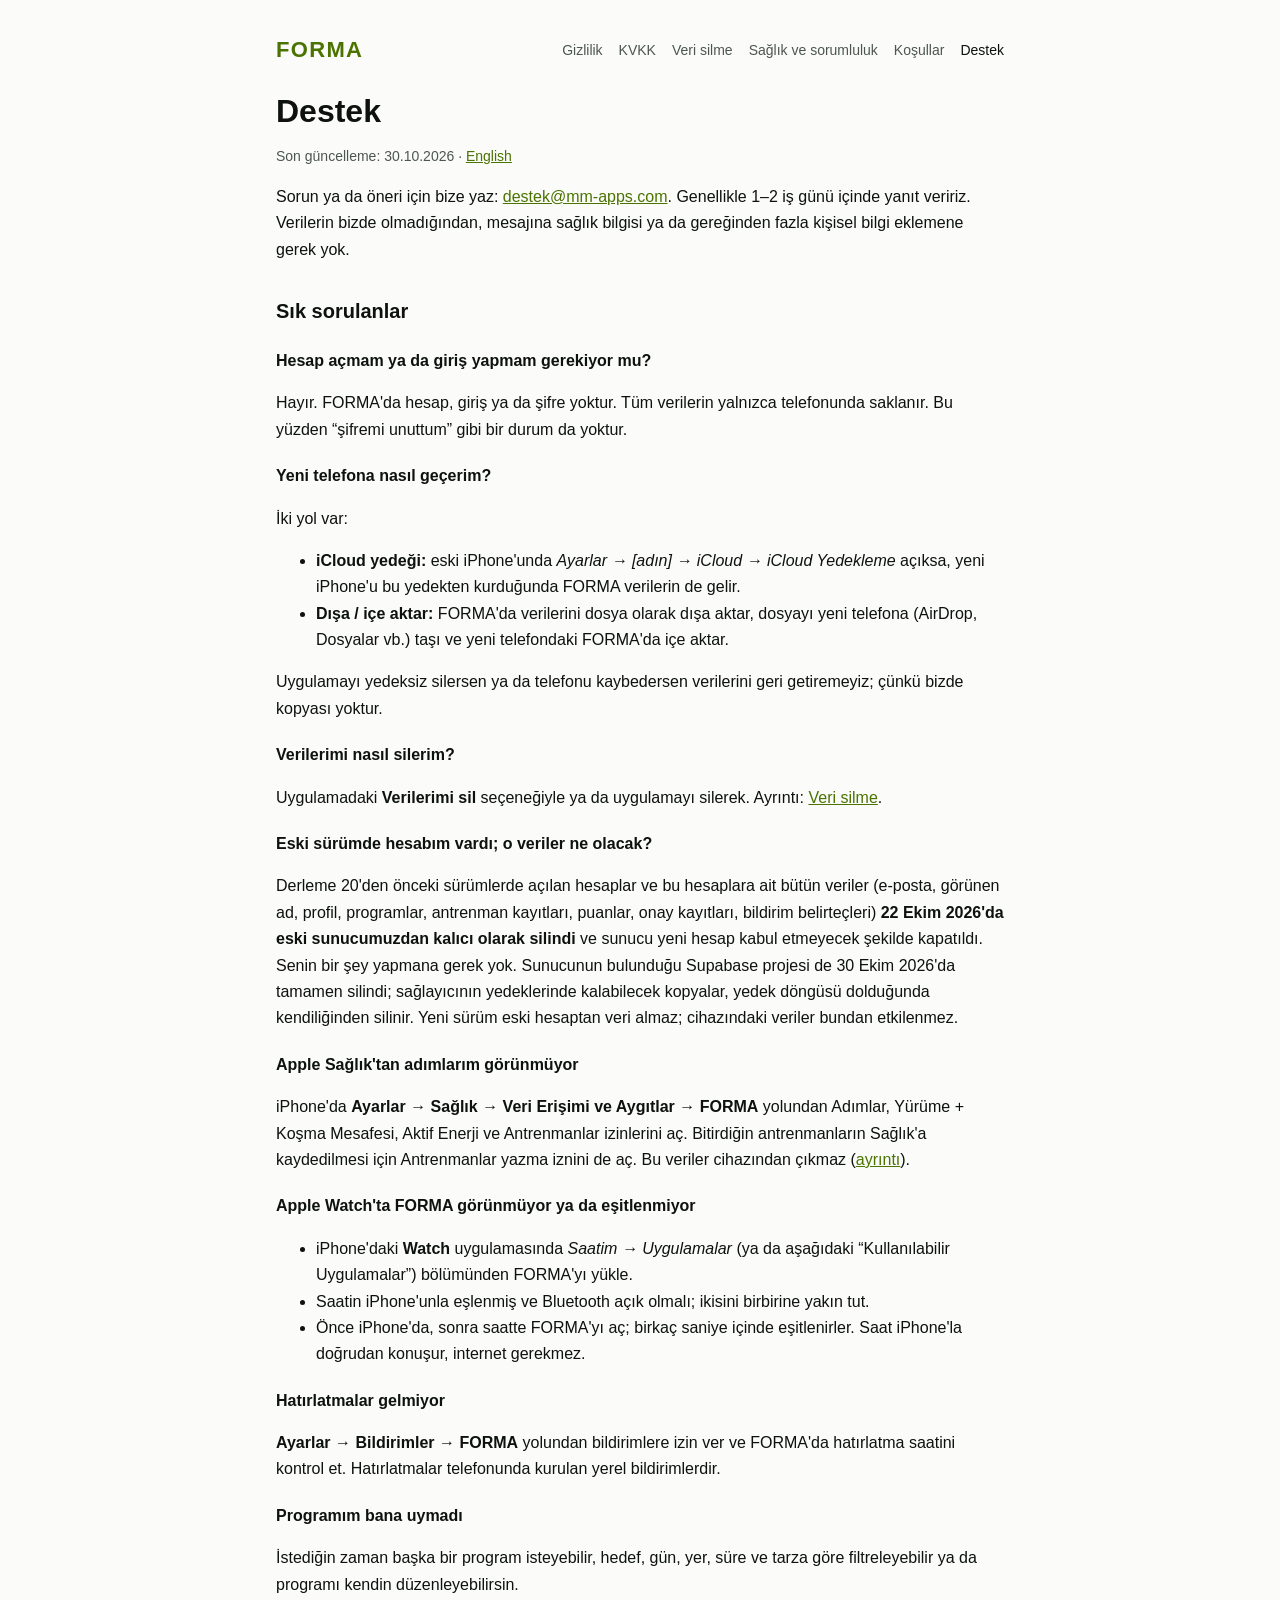
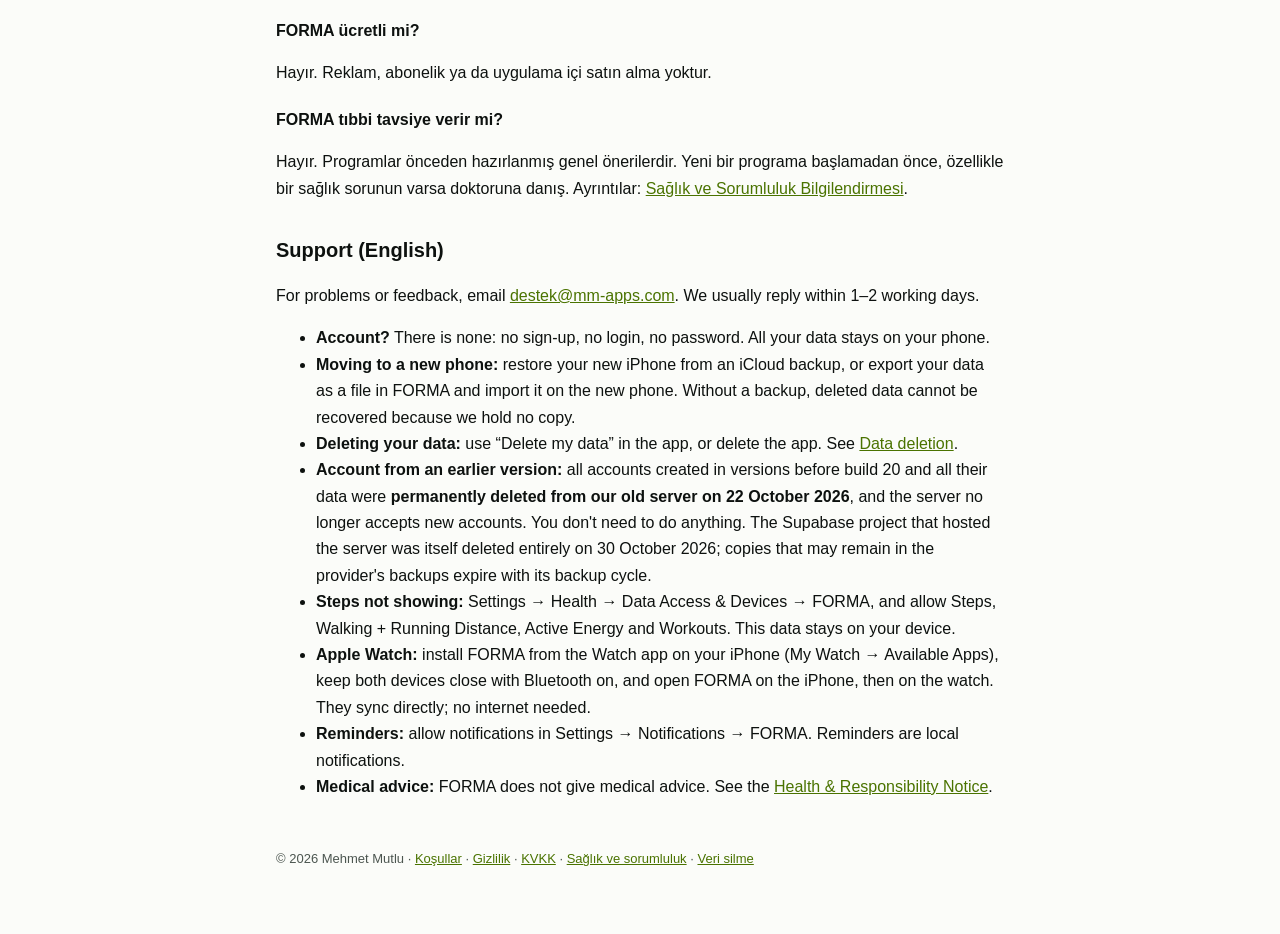
==== commit f5dd2666: "Site güncellemesi: apps/site-local (85b00b0)" ====
--- a/destek/index.html
+++ b/destek/index.html
@@ -18,7 +18,7 @@
 </header>
 
 <h1>Destek</h1>
-<p class="muted">Son güncelleme: 22.10.2026 · <a href="#english">English</a></p>
+<p class="muted">Son güncelleme: 30.10.2026 · <a href="#english">English</a></p>
 <p>Sorun ya da öneri için bize yaz: <a href="mailto:destek@mm-apps.com">destek@mm-apps.com</a>. Genellikle 1–2 iş günü içinde yanıt veririz. Verilerin bizde olmadığından, mesajına sağlık bilgisi ya da gereğinden fazla kişisel bilgi eklemene gerek yok.</p>
 
 <h2>Sık sorulanlar</h2>
@@ -38,7 +38,7 @@
 <p>Uygulamadaki <strong>Verilerimi sil</strong> seçeneğiyle ya da uygulamayı silerek. Ayrıntı: <a href="../hesap-silme/">Veri silme</a>.</p>
 
 <h3>Eski sürümde hesabım vardı; o veriler ne olacak?</h3>
-<p>Derleme 20'den önceki sürümlerde açılan hesaplar ve bu hesaplara ait bütün veriler (e-posta, görünen ad, profil, programlar, antrenman kayıtları, puanlar, onay kayıtları, bildirim belirteçleri) <strong>22 Ekim 2026'da eski sunucumuzdan kalıcı olarak silindi</strong> ve sunucu yeni hesap kabul etmeyecek şekilde kapatıldı. Senin bir şey yapmana gerek yok. Sağlayıcının otomatik yedeklerinde kalabilecek kopyalar, yedek döngüsü dolduğunda kendiliğinden silinir. Yeni sürüm eski hesaptan veri almaz; cihazındaki veriler bundan etkilenmez.</p>
+<p>Derleme 20'den önceki sürümlerde açılan hesaplar ve bu hesaplara ait bütün veriler (e-posta, görünen ad, profil, programlar, antrenman kayıtları, puanlar, onay kayıtları, bildirim belirteçleri) <strong>22 Ekim 2026'da eski sunucumuzdan kalıcı olarak silindi</strong> ve sunucu yeni hesap kabul etmeyecek şekilde kapatıldı. Senin bir şey yapmana gerek yok. Sunucunun bulunduğu Supabase projesi de 30 Ekim 2026'da tamamen silindi; sağlayıcının yedeklerinde kalabilecek kopyalar, yedek döngüsü dolduğunda kendiliğinden silinir. Yeni sürüm eski hesaptan veri almaz; cihazındaki veriler bundan etkilenmez.</p>
 
 <h3>Apple Sağlık'tan adımlarım görünmüyor</h3>
 <p>iPhone'da <strong>Ayarlar → Sağlık → Veri Erişimi ve Aygıtlar → FORMA</strong> yolundan Adımlar, Yürüme + Koşma Mesafesi, Aktif Enerji ve Antrenmanlar izinlerini aç. Bitirdiğin antrenmanların Sağlık'a kaydedilmesi için Antrenmanlar yazma iznini de aç. Bu veriler cihazından çıkmaz (<a href="../gizlilik/#apple-saglik">ayrıntı</a>).</p>
@@ -69,7 +69,7 @@
   <li><strong>Account?</strong> There is none: no sign-up, no login, no password. All your data stays on your phone.</li>
   <li><strong>Moving to a new phone:</strong> restore your new iPhone from an iCloud backup, or export your data as a file in FORMA and import it on the new phone. Without a backup, deleted data cannot be recovered because we hold no copy.</li>
   <li><strong>Deleting your data:</strong> use “Delete my data” in the app, or delete the app. See <a href="../hesap-silme/">Data deletion</a>.</li>
-  <li><strong>Account from an earlier version:</strong> all accounts created in versions before build 20 and all their data were <strong>permanently deleted from our old server on 22 October 2026</strong>, and the server no longer accepts new accounts. You don't need to do anything. Copies that may remain in the provider's automatic backups expire with its backup cycle.</li>
+  <li><strong>Account from an earlier version:</strong> all accounts created in versions before build 20 and all their data were <strong>permanently deleted from our old server on 22 October 2026</strong>, and the server no longer accepts new accounts. You don't need to do anything. The Supabase project that hosted the server was itself deleted entirely on 30 October 2026; copies that may remain in the provider's backups expire with its backup cycle.</li>
   <li><strong>Steps not showing:</strong> Settings → Health → Data Access &amp; Devices → FORMA, and allow Steps, Walking + Running Distance, Active Energy and Workouts. This data stays on your device.</li>
   <li><strong>Apple Watch:</strong> install FORMA from the Watch app on your iPhone (My Watch → Available Apps), keep both devices close with Bluetooth on, and open FORMA on the iPhone, then on the watch. They sync directly; no internet needed.</li>
   <li><strong>Reminders:</strong> allow notifications in Settings → Notifications → FORMA. Reminders are local notifications.</li>
